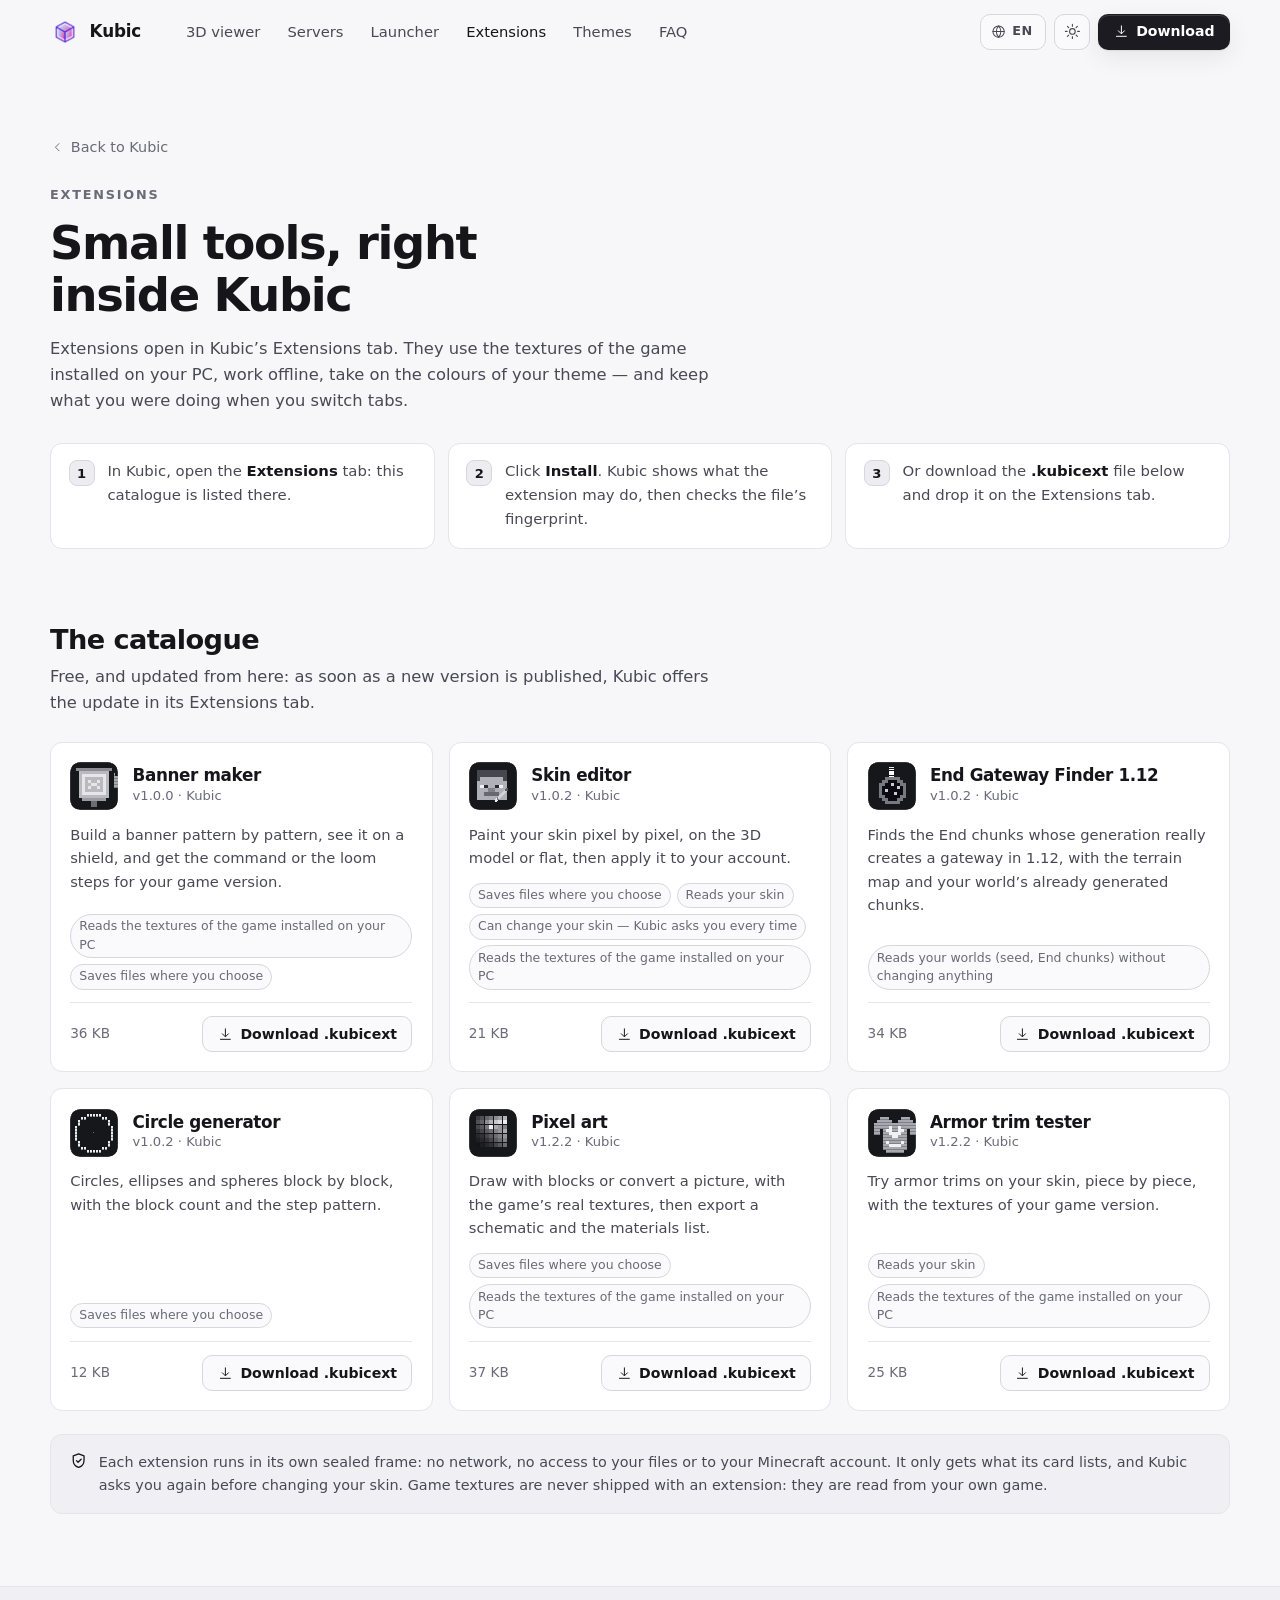
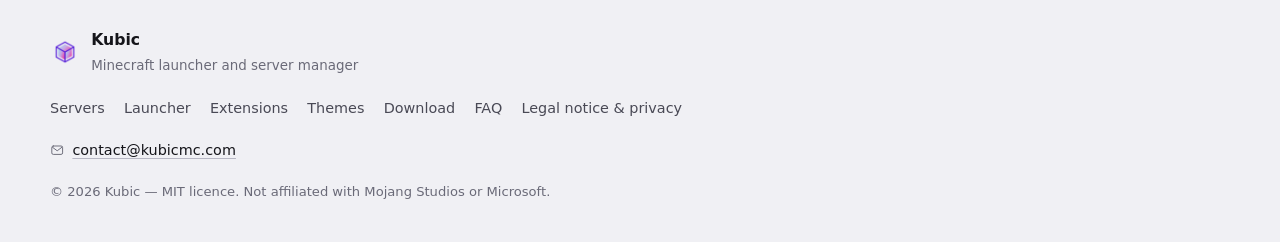
==== extensions.html @ 77f0d6c4 "Add files via upload" ====
<!DOCTYPE html>
<html lang="en" data-theme="dark">
<head>
<meta charset="utf-8">
<meta name="viewport" content="width=device-width, initial-scale=1">
<title data-i18n="ex.metatitle">Extensions — Kubic Client</title>
<meta name="description" data-i18n-attr="content:ex.metadesc" content="Extensions for Kubic Client: banner maker, pixel art up to 4096 × 4096, armor trim tester, skin editor, circle generator, End Gateway Finder. Free, installed in one click from the app.">
<link rel="canonical" href="https://kubicmc.com/extensions.html">
<meta property="og:url" content="https://kubicmc.com/extensions.html">
<meta property="og:image" content="https://kubicmc.com/assets/img/og.png">
<meta property="og:type" content="website">
<meta property="og:site_name" content="Kubic Client">
<meta property="og:title" content="Extensions — Kubic Client">
<meta property="og:description" content="Small tools that open inside Kubic Client: banner maker, pixel art, armor trims, skins, circles, End gateways.">
<meta name="twitter:card" content="summary_large_image">
<link rel="icon" href="favicon.ico" sizes="any">
<link rel="icon" href="assets/img/icon.png" type="image/png">
<link rel="apple-touch-icon" href="assets/img/icon.png">
<meta name="theme-color" content="#08080a">
<meta name="color-scheme" content="dark light">
<link rel="stylesheet" href="assets/css/style.css">
<script>
  /* Même amorce que index.html : thème et langue avant le premier affichage. */
  (function () {
    var root = document.documentElement;
    var get = function (k) { try { return localStorage.getItem(k); } catch (e) { return null; } };
    root.classList.add('js');
    root.dataset.theme = get('kubic-theme') || (matchMedia('(prefers-color-scheme: light)').matches ? 'light' : 'dark');
    var q = /[?&]lang=([a-z]{2})\b/.exec(location.search);
    var lang = (q && q[1]) || get('kubic-lang') || 'en';
    root.dataset.lang = lang;
    if (lang !== 'en') {
      root.classList.add('i18n-wait');
      setTimeout(function () { root.classList.remove('i18n-wait'); }, 1500);
    }
  })();
</script>
</head>
<body>

<svg class="sprite" aria-hidden="true" focusable="false">
  <defs>
    <symbol id="i-download" viewBox="0 0 24 24"><path d="M12 3v12"/><path d="m7 11 5 5 5-5"/><path d="M4 20h16"/></symbol>
    <symbol id="i-globe" viewBox="0 0 24 24"><circle cx="12" cy="12" r="9"/><path d="M3 12h18M12 3c2.4 2.6 3.6 5.6 3.6 9S14.4 18.4 12 21C9.6 18.4 8.4 15.4 8.4 12S9.6 5.6 12 3Z"/></symbol>
    <symbol id="i-chevron" viewBox="0 0 24 24"><path d="m6 9 6 6 6-6"/></symbol>
    <symbol id="i-sun" viewBox="0 0 24 24"><circle cx="12" cy="12" r="4"/><path d="M12 2v2.5M12 19.5V22M2 12h2.5M19.5 12H22M4.9 4.9l1.8 1.8M17.3 17.3l1.8 1.8M19.1 4.9l-1.8 1.8M6.7 17.3l-1.8 1.8"/></symbol>
    <symbol id="i-moon" viewBox="0 0 24 24"><path d="M20 14.5A8.5 8.5 0 0 1 9.5 4a8.5 8.5 0 1 0 10.5 10.5Z"/></symbol>
    <symbol id="i-mail" viewBox="0 0 24 24"><rect x="3" y="5" width="18" height="14" rx="2.5"/><path d="m4 7 8 6 8-6"/></symbol>
    <symbol id="i-menu" viewBox="0 0 24 24"><path d="M4 7h16M4 12h16M4 17h16"/></symbol>
    <symbol id="i-close" viewBox="0 0 24 24"><path d="m6 6 12 12M18 6 6 18"/></symbol>
    <symbol id="i-shield" viewBox="0 0 24 24"><path d="M12 2.5 4.5 5.5v6c0 4.7 3.1 8.6 7.5 10 4.4-1.4 7.5-5.3 7.5-10v-6L12 2.5Z"/><path d="m9 12 2.2 2.2L15.5 10"/></symbol>
  </defs>
</svg>

<a class="skip" href="#content" data-i18n="nav.skip">Skip to content</a>

<header class="nav" id="nav">
  <div class="nav-in">
    <a class="brand" href="index.html" aria-label="Kubic — home" data-i18n-attr="aria-label:nav.home">
      <img class="brand-logo" src="assets/img/icon.png" width="30" height="30" alt="">
      <span class="brand-name">Kubic</span>
    </a>

    <nav class="nav-links" id="nav-links" aria-label="Main navigation" data-i18n-attr="aria-label:nav.main">
      <a href="index.html#schematics" data-i18n="nav.viewer">3D viewer</a>
      <a href="index.html#servers" data-i18n="nav.servers">Servers</a>
      <a href="index.html#launcher" data-i18n="nav.launcher">Launcher</a>
      <a href="extensions.html" aria-current="page" data-i18n="nav.extensions">Extensions</a>
      <a href="themes.html" data-i18n="nav.themes">Themes</a>
      <a href="index.html#faq" data-i18n="nav.faq">FAQ</a>
    </nav>

    <div class="nav-actions">
      <label class="lang-pick">
        <svg aria-hidden="true"><use href="#i-globe"/></svg>
        <select id="lang-select" aria-label="Language" data-i18n-attr="aria-label:nav.language">
          <option value="en" lang="en">EN</option>
          <option value="fr" lang="fr">FR</option>
          <option value="es" lang="es">ES</option>
          <option value="de" lang="de">DE</option>
          <option value="it" lang="it">IT</option>
          <option value="pt" lang="pt">PT</option>
        </select>
      </label>
      <button class="icon-btn" id="theme-toggle" type="button" aria-label="Switch theme" data-i18n-attr="aria-label:nav.theme">
        <svg class="ico-moon"><use href="#i-moon"/></svg>
        <svg class="ico-sun"><use href="#i-sun"/></svg>
      </button>
      <a class="btn btn-primary btn-sm nav-dl" href="index.html#download">
        <svg><use href="#i-download"/></svg> <span data-i18n="nav.download">Download</span>
      </a>
      <button class="icon-btn nav-burger" id="nav-burger" type="button" aria-label="Menu" aria-expanded="false" aria-controls="nav-links">
        <svg class="ico-menu"><use href="#i-menu"/></svg>
        <svg class="ico-close"><use href="#i-close"/></svg>
      </button>
    </div>
  </div>
</header>

<main id="content">
  <section class="page-hero">
    <div class="wrap">
      <a class="doc-back" href="index.html"><svg><use href="#i-chevron"/></svg> <span data-i18n="lg.back">Back to Kubic</span></a>
      <p class="kicker" data-i18n="ex.kicker">Extensions</p>
      <h1 data-i18n="ex.title">Small tools, right inside Kubic</h1>
      <p class="sec-lead" data-i18n="ex.lead">Extensions open in Kubic’s Extensions tab. They use the textures of the game installed on your PC, work offline, take on the colours of your theme — and keep what you were doing when you switch tabs.</p>
      <ol class="steps">
        <li><span class="n">1</span><span data-i18n="ex.step1">In Kubic, open the <em>Extensions</em> tab: this catalogue is listed there.</span></li>
        <li><span class="n">2</span><span data-i18n="ex.step2">Click <em>Install</em>. Kubic shows what the extension may do, then checks the file’s fingerprint.</span></li>
        <li><span class="n">3</span><span data-i18n="ex.step3">Or download the <em>.kubicext</em> file below and drop it on the Extensions tab.</span></li>
      </ol>
    </div>
  </section>

  <section class="cat-sec">
    <div class="wrap">
      <h2 data-i18n="ex.cat.t">The catalogue</h2>
      <p class="sec-lead" data-i18n="ex.cat.p">Free, and updated from here: as soon as a new version is published, Kubic offers the update in its Extensions tab.</p>
      <div class="cat-grid" data-catalogue="extensions" aria-busy="true" aria-live="polite">
        <div class="cat-attente"></div><div class="cat-attente"></div><div class="cat-attente"></div>
      </div>
      <noscript><p class="cat-erreur" data-i18n="cat.noscript">The catalogue is shown with JavaScript. The files themselves are in the <a href="extensions/">extensions/</a> folder.</p></noscript>
      <p class="cat-note"><svg><use href="#i-shield"/></svg><span data-i18n="ex.safe">Each extension runs in its own sealed frame: no network, no access to your files or to your Minecraft account. It only gets what its card lists, and Kubic asks you again before changing your skin. Game textures are never shipped with an extension: they are read from your own game.</span></p>
    </div>
  </section>
</main>

<footer class="foot">
  <div class="wrap foot-in">
    <div class="foot-brand">
      <img class="brand-logo" src="assets/img/icon.png" width="30" height="30" alt="">
      <div>
        <b>Kubic</b>
        <small data-i18n="foot.tagline">Minecraft launcher and server manager</small>
      </div>
    </div>
    <nav class="foot-links" aria-label="Footer" data-i18n-attr="aria-label:foot.aria">
      <a href="index.html#servers" data-i18n="nav.servers">Servers</a>
      <a href="index.html#launcher" data-i18n="nav.launcher">Launcher</a>
      <a href="extensions.html" data-i18n="nav.extensions">Extensions</a>
      <a href="themes.html" data-i18n="nav.themes">Themes</a>
      <a href="index.html#download" data-i18n="nav.download">Download</a>
      <a href="index.html#faq" data-i18n="nav.faq">FAQ</a>
      <a href="legal.html" data-i18n="nav.legal">Legal notice &amp; privacy</a>
    </nav>
    <p class="foot-contact">
      <svg><use href="#i-mail"/></svg> <a href="mailto:contact@kubicmc.com">contact@kubicmc.com</a>
    </p>
    <p class="foot-legal" data-i18n="foot.short">© <span data-year>2026</span> Kubic — MIT licence. Not affiliated with Mojang Studios or Microsoft.</p>
  </div>
</footer>

<script src="assets/js/i18n.js"></script>
<script src="assets/js/main.js"></script>
<script src="assets/js/catalogue.js"></script>
</body>
</html>
---- assets/css/style.css ----
/* ============================================================
   Kubic — site vitrine
   Palette reprise de l'application : monochrome, sombre par
   défaut, thème clair en simple redéfinition des variables.
   Seule couleur propre : le violet de l'icône, en touches.
   ============================================================ */

:root {
  --bg:          #08080a;
  --bg-2:        #0c0c0f;
  --panel:       #111115;
  --panel-2:     #16161b;
  --elev:        #1c1c22;
  --elev-2:      #23232a;
  --line:        #212128;
  --line-2:      #2c2c35;
  --line-3:      #3a3a45;

  /* --txt-3 sert aux petits textes : 4,5:1 au moins sur tous les fonds (WCAG AA).
     --txt-4 est réservé au décor (maquettes), jamais à un texte à lire. */
  --txt:         #e9e9ef;
  --txt-2:       #a3a3b0;
  --txt-3:       #85858f;
  --txt-4:       #4b4b57;

  --accent:      #e9e9ef;
  --accent-hi:   #ffffff;
  --on-accent:   #0b0b0e;

  /* Couleurs de l'icône : contour violet, remplissage bleu ciel → rose. */
  --brand:       #8b6cff;
  --brand-deep:  #5b24d9;
  --brand-sky:   #afcaed;
  --brand-pink:  #d673c6;
  --brand-glow:  rgba(116, 72, 240, .16);

  --ok:          #56a67f;
  --warn:        #c9a54a;
  --danger:      #c07f7f;
  --info:        #8095b8;

  --hair:        rgba(255,255,255,.03);
  --hair-2:      rgba(255,255,255,.06);
  --hair-3:      rgba(255,255,255,.14);
  --glow:        rgba(255,255,255,.055);
  --grid:        rgba(255,255,255,.028);

  --r-sm: 8px;
  --r:    12px;
  --r-lg: 18px;
  --r-xl: 24px;

  --shadow:    0 1px 2px rgba(0,0,0,.6), 0 8px 28px rgba(0,0,0,.45);
  --shadow-xl: 0 2px 6px rgba(0,0,0,.5), 0 40px 90px -20px rgba(0,0,0,.75);

  --font: "Segoe UI Variable Display", "Segoe UI", Inter, system-ui, -apple-system, sans-serif;
  --mono: "Cascadia Mono", "JetBrains Mono", Consolas, "Courier New", monospace;

  --wrap: 1180px;
  --nav-h: 64px;

  /* Fond de la scène 3D : lu aussi par assets/js/viewer/demo.js pour le moteur. */
  --viewer-bg:   #101014;
}

:root[data-theme="light"] {
  --bg:          #f7f7f9;
  --bg-2:        #f0f0f4;
  --panel:       #ffffff;
  --panel-2:     #fafafc;
  --elev:        #ececf1;
  --elev-2:      #e2e2ea;
  --line:        #e4e4ea;
  --line-2:      #d6d6df;
  --line-3:      #b7b7c4;

  --txt:         #15151a;
  --txt-2:       #494955;
  --txt-3:       #6a6a78;
  --txt-4:       #9b9ba9;

  --accent:      #1b1b21;
  --accent-hi:   #000000;
  --on-accent:   #ffffff;

  --brand:       #5b24d9;
  --brand-glow:  rgba(116, 72, 240, .10);

  --viewer-bg:   #dedee6;

  --ok:          #2f7d59;
  --warn:        #8a6d1f;
  --danger:      #a2504f;
  --info:        #4a648f;

  --hair:        rgba(0,0,0,.03);
  --hair-2:      rgba(0,0,0,.05);
  --hair-3:      rgba(0,0,0,.12);
  --glow:        rgba(0,0,0,.04);
  --grid:        rgba(0,0,0,.035);

  --shadow:    0 1px 2px rgba(15,15,25,.08), 0 8px 24px rgba(15,15,25,.07);
  --shadow-xl: 0 2px 6px rgba(15,15,25,.08), 0 40px 90px -25px rgba(15,15,25,.25);
}

/* ------------------------------------------------------------ base */
*, *::before, *::after { box-sizing: border-box; }
[hidden] { display: none !important; }

html { scroll-behavior: smooth; scroll-padding-top: calc(var(--nav-h) + 16px); }
@media (prefers-reduced-motion: reduce) { html { scroll-behavior: auto; } }

/* Langue autre que l'anglais : la page reste masquée le temps que i18n.js la traduise
   (quelques millisecondes ; filet de sécurité de 1,5 s dans le <head>). */
.i18n-wait body { visibility: hidden; }

body {
  margin: 0;
  background: var(--bg);
  color: var(--txt);
  font-family: var(--font);
  font-size: 16px;
  line-height: 1.6;
  -webkit-font-smoothing: antialiased;
  overflow-x: hidden;
}

h1, h2, h3, h4 { margin: 0; line-height: 1.12; letter-spacing: -.022em; font-weight: 640; }
h1 { font-size: clamp(2.1rem, 5.2vw, 3.7rem); letter-spacing: -.03em; text-wrap: balance; }
h2 { font-size: clamp(1.6rem, 3.2vw, 2.35rem); text-wrap: balance; }
h3 { font-size: 1.06rem; }
p  { margin: 0; }
a  { color: inherit; text-decoration: none; }
ul, ol, dl, dd { margin: 0; padding: 0; }
li { list-style: none; }

/* Liens au fil du texte : soulignés, sinon rien ne les distingue. */
.card p a, .faq p a, .dl a:not(.btn), .sec-lead a, .doc a, .foot-contact a {
  color: var(--txt); text-decoration: underline; text-decoration-color: var(--line-3);
  text-underline-offset: 3px; transition: text-decoration-color .18s;
}
.card p a:hover, .faq p a:hover, .dl a:not(.btn):hover, .sec-lead a:hover, .doc a:hover, .foot-contact a:hover {
  text-decoration-color: currentColor;
}

code {
  font-family: var(--mono);
  font-size: .88em;
  background: var(--hair-2);
  border: 1px solid var(--line);
  border-radius: 5px;
  padding: .08em .34em;
  overflow-wrap: anywhere;
}

.sprite { position: absolute; width: 0; height: 0; }
svg { width: 1em; height: 1em; fill: none; stroke: currentColor; stroke-width: 1.6;
      stroke-linecap: round; stroke-linejoin: round; }

.sr-only {
  position: absolute; width: 1px; height: 1px; padding: 0; margin: -1px;
  overflow: hidden; clip: rect(0 0 0 0); white-space: nowrap; border: 0;
}

.skip {
  position: absolute; left: 12px; top: -60px; z-index: 100;
  background: var(--accent); color: var(--on-accent);
  padding: 10px 16px; border-radius: var(--r-sm); transition: top .2s;
}
.skip:focus { top: 12px; }

:focus-visible { outline: 2px solid var(--accent); outline-offset: 3px; border-radius: 4px; }

.wrap { width: min(100% - 40px, var(--wrap)); margin-inline: auto; }
.wrap-narrow { width: min(100% - 40px, 800px); }
.muted { color: var(--txt-3); }

/* ------------------------------------------------------------ boutons */
.btn {
  --h: 42px;
  display: inline-flex; align-items: center; justify-content: center; gap: .55em;
  height: var(--h); padding: 0 1.1rem;
  border: 1px solid var(--line-2); border-radius: 10px;
  font-size: .93rem; font-weight: 560; white-space: nowrap;
  background: var(--panel-2); color: var(--txt);
  transition: background .18s, border-color .18s, transform .18s, color .18s, box-shadow .18s;
}
.btn svg { width: 1.05em; height: 1.05em; flex: none; }
.btn:hover { border-color: var(--line-3); background: var(--elev); transform: translateY(-1px); }
.btn:active { transform: translateY(0); }

.btn-primary {
  background: var(--accent); color: var(--on-accent); border-color: transparent;
  box-shadow: 0 1px 0 rgba(255,255,255,.14) inset, var(--shadow);
}
.btn-primary:hover { background: var(--accent-hi); border-color: transparent; }

.btn-ghost { background: transparent; }
.btn-sm { --h: 36px; font-size: .88rem; padding: 0 .9rem; }
.btn-lg { --h: 52px; font-size: 1rem; padding: 0 1.5rem; border-radius: 12px; }

.icon-btn {
  display: inline-grid; place-items: center;
  width: 36px; height: 36px; padding: 0; flex: none;
  border: 1px solid var(--line-2); border-radius: 10px;
  background: var(--panel-2); color: var(--txt-2); cursor: pointer;
  font-size: 1.05rem; transition: color .18s, border-color .18s, background .18s;
}
.icon-btn:hover { color: var(--txt); border-color: var(--line-3); background: var(--elev); }

#theme-toggle .ico-sun,  :root[data-theme="light"] #theme-toggle .ico-moon { display: none; }
:root[data-theme="light"] #theme-toggle .ico-sun { display: block; }

/* ------------------------------------------------------------ navigation */
.nav {
  position: sticky; top: 0; z-index: 50;
  height: var(--nav-h);
  border-bottom: 1px solid transparent;
  transition: border-color .25s, background .25s, backdrop-filter .25s;
}
.nav.is-stuck {
  background: color-mix(in srgb, var(--bg) 78%, transparent);
  backdrop-filter: saturate(160%) blur(14px);
  border-bottom-color: var(--line);
}
.nav-in {
  width: min(100% - 40px, var(--wrap)); margin-inline: auto; height: 100%;
  display: flex; align-items: center; gap: 1.2rem;
}

.brand { display: inline-flex; align-items: center; gap: .6rem; font-weight: 620; letter-spacing: -.01em; }
.brand-logo { width: 30px; height: 30px; display: block; flex: none; }
.brand-name { font-size: 1.05rem; }

.nav-links { display: flex; gap: .3rem; margin-left: .9rem; }
.nav-links a {
  padding: .45rem .7rem; border-radius: 8px;
  color: var(--txt-2); font-size: .92rem; transition: color .18s, background .18s;
}
.nav-links a:hover { color: var(--txt); background: var(--hair-2); }

.nav-actions { display: flex; align-items: center; gap: .5rem; margin-left: auto; }
.nav-burger { display: none; }
.nav-burger .ico-close { display: none; }
.nav-burger[aria-expanded="true"] .ico-close { display: block; }
.nav-burger[aria-expanded="true"] .ico-menu { display: none; }

/* sélecteur de langue : un vrai <select>, habillé comme les boutons voisins */
.lang-pick {
  position: relative; display: inline-flex; align-items: center; height: 36px;
  border: 1px solid var(--line-2); border-radius: 10px;
  background: var(--panel-2); color: var(--txt-2);
  transition: color .18s, border-color .18s, background .18s;
}
.lang-pick:hover, .lang-pick:focus-within { color: var(--txt); border-color: var(--line-3); background: var(--elev); }
.lang-pick svg { position: absolute; left: 10px; font-size: .95rem; pointer-events: none; }
.lang-pick select {
  appearance: none; -webkit-appearance: none;
  height: 100%; padding: 0 12px 0 31px; border: 0; border-radius: 10px;
  background: transparent; color: inherit; font: 600 .8rem/1 var(--font); letter-spacing: .04em;
  cursor: pointer;
}
.lang-pick select:focus-visible { outline: 2px solid var(--accent); outline-offset: 2px; }
.lang-pick option { background: var(--panel); color: var(--txt); }

/* ------------------------------------------------------------ hero */
.hero { position: relative; padding: clamp(3rem, 8vw, 6.5rem) 0 0; overflow: hidden; }
.hero-in { position: relative; text-align: center; }

.hero-bg { position: absolute; inset: -20% 0 auto; height: 900px; pointer-events: none; }
.hero-bg::before {
  content: ""; position: absolute; inset: 0;
  background:
    linear-gradient(var(--grid) 1px, transparent 1px) 0 0 / 64px 64px,
    linear-gradient(90deg, var(--grid) 1px, transparent 1px) 0 0 / 64px 64px;
  mask-image: radial-gradient(ellipse 70% 60% at 50% 30%, #000 20%, transparent 75%);
}
.hero-bg .glow-a, .hero-bg .glow-b {
  position: absolute; border-radius: 50%; filter: blur(90px);
}
.hero-bg .glow-a {
  width: 620px; height: 420px; left: 50%; top: 14%; translate: -50% 0;
  background: radial-gradient(circle, var(--brand-glow), transparent 70%);
}
.hero-bg .glow-b {
  width: 380px; height: 300px; right: 8%; top: 42%;
  background: radial-gradient(circle, var(--glow), transparent 70%);
}

.eyebrow {
  display: inline-flex; align-items: center; gap: .5rem;
  padding: .32rem .8rem .32rem .6rem;
  border: 1px solid var(--line-2); border-radius: 100px;
  background: var(--panel); color: var(--txt-2);
  font-size: .82rem; margin-bottom: 1.6rem;
}
.eyebrow .dot {
  width: 7px; height: 7px; border-radius: 50%; background: var(--ok);
  box-shadow: 0 0 0 3px color-mix(in srgb, var(--ok) 22%, transparent);
}

.hero h1 { margin-bottom: 1.2rem; }
.hero h1 .muted { display: block; }
.lead {
  color: var(--txt-2); font-size: clamp(1rem, 1.6vw, 1.12rem);
  max-width: 62ch; margin-inline: auto;
}
.hero-cta { display: flex; flex-wrap: wrap; gap: .7rem; justify-content: center; margin: 2rem 0 1rem; }
.hero-meta { color: var(--txt-3); font-size: .85rem; }
.hero-meta a { color: var(--txt-2); text-decoration: underline; text-underline-offset: 3px; }
.hero-meta a:hover { color: var(--txt); }

/* ------------------------------------------------------------ maquette de l'app
   Toute la maquette est en em : elle se met à l'échelle comme une capture.
   Sa taille de police suit la largeur de son conteneur (unités cqi), si bien
   qu'elle garde la mise en page desktop sur téléphone, en miniature, au lieu de
   s'empiler en une colonne illisible. */
.shot { position: relative; margin-top: clamp(2.5rem, 6vw, 4.5rem); container-type: inline-size; }
.shot-fade {
  position: absolute; inset: auto 0 0; height: 220px; height: 19cqi;
  background: linear-gradient(transparent, var(--bg) 88%);
  pointer-events: none;
}

.app {
  text-align: left;
  border: 1px solid var(--line-2); border-radius: var(--r-lg);
  background: var(--bg-2); box-shadow: var(--shadow-xl);
  overflow: hidden;
  font-size: clamp(9px, 1.02vw, 13px);
  font-size: min(13px, 1.1cqi);
  line-height: 1.6;
}
@container (max-width: 600px) { .app { border-radius: var(--r); } }

.app-tb {
  display: flex; align-items: center; gap: .7em;
  height: 3em; padding: 0 1em;
  border-bottom: 1px solid var(--line);
  background: var(--panel);
}
.tb-brand { display: inline-flex; align-items: center; gap: .5em; font-weight: 600; }
.tb-brand img { width: 1.3em; height: 1.3em; }
.tb-win { margin-left: auto; display: flex; gap: .9em; color: var(--txt-4); }
.tb-win i { width: .8em; height: 1px; background: currentColor; display: block; }
.tb-win i:nth-child(2) { height: .7em; width: .7em; background: none; border: 1px solid currentColor; }
.tb-win i:last-child { rotate: 45deg; }

.chip {
  display: inline-block; padding: .18em .6em;
  border: 1px solid var(--line-2); border-radius: 100px;
  background: var(--panel-2); color: var(--txt-3);
  font-size: .82em; line-height: 1.5; white-space: nowrap;
}
.chip-xs { font-size: .72em; }
.chip-ok { color: var(--ok); border-color: color-mix(in srgb, var(--ok) 45%, transparent); background: color-mix(in srgb, var(--ok) 10%, transparent); }

.app-body { display: grid; grid-template-columns: 17em 1fr; min-height: 44em; }

.app-side {
  border-right: 1px solid var(--line);
  background: var(--panel);
  padding: 1.1em; display: flex; flex-direction: column; gap: .8em;
}
.side-head { display: flex; gap: .7em; align-items: center; }
.side-logo { width: 2.6em; height: 2.6em; flex: none; }
.side-head strong { display: block; font-size: 1.05em; line-height: 1.2; font-weight: 620; }
.side-head small { color: var(--txt-3); font-size: .82em; }
.side-label {
  display: flex; align-items: center; justify-content: space-between; gap: .5em;
  color: var(--txt-4); font-size: .78em; letter-spacing: .09em; text-transform: uppercase;
  margin-top: .6em;
}
.side-item {
  display: flex; align-items: center; gap: .65em;
  padding: .6em .7em; border-radius: .7em; border: 1px solid transparent;
}
.side-item.is-active { background: var(--elev); border-color: var(--line-2); }
.si-ico {
  display: grid; place-items: center; width: 1.9em; height: 1.9em;
  border: 1px solid var(--line-2); border-radius: .5em; background: var(--panel-2);
}
.si-txt b { display: block; font-size: .95em; font-weight: 580; }
.si-txt small { color: var(--txt-4); font-size: .8em; }
.si-dot {
  margin-left: auto; width: .5em; height: .5em; border-radius: 50%;
  background: var(--txt-4);
}
.si-dot.is-on { background: var(--ok); box-shadow: 0 0 0 .25em color-mix(in srgb, var(--ok) 20%, transparent); }
.side-foot { margin-top: auto; display: grid; gap: .5em; }

.mini-btn {
  display: inline-flex; align-items: center; justify-content: center; gap: .45em;
  padding: .55em .9em; border: 1px solid var(--line-2); border-radius: .6em;
  background: var(--panel-2); color: var(--txt-2); font-size: .88em; font-weight: 540;
  white-space: nowrap;
}
.mini-primary { background: var(--accent); color: var(--on-accent); border-color: transparent; }
.mini-ico {
  display: inline-grid; place-items: center; width: 2.3em; height: 2.3em;
  border: 1px solid var(--line); border-radius: .6em; color: var(--txt-4);
}
.seg {
  display: grid; grid-template-columns: repeat(3, 1fr); gap: .2em; padding: .25em;
  border: 1px solid var(--line-2); border-radius: .6em; font-size: .8em; color: var(--txt-3);
  text-align: center;
}
.seg span { padding: .35em 0; border-radius: .45em; }
.seg .is-on { background: var(--elev-2); color: var(--txt); font-weight: 580; }

.app-main { padding: 1.1em 1.3em; display: flex; flex-direction: column; gap: 1em; min-width: 0; }
.app-head {
  position: relative;
  border: 1px solid var(--line); border-radius: .9em; background: var(--panel);
  padding: 1em 1.1em;
}
.ah-title { display: flex; align-items: center; gap: .6em; }
.ah-title h3 { font-size: 1.5em; font-weight: 640; }
.ah-dot { width: .55em; height: .55em; border-radius: 50%; background: var(--txt-4); }
.ah-sub { color: var(--txt-3); font-size: .85em; margin-top: .35em; }
.ah-actions { position: absolute; right: 1.1em; top: 50%; translate: 0 -50%; display: flex; gap: .45em; align-items: center; }

.app-tabs {
  display: flex; gap: .2em; flex-wrap: nowrap; overflow: hidden;
  border-bottom: 1px solid var(--line); padding-bottom: .1em;
}
.app-tabs span {
  padding: .45em .65em; color: var(--txt-3); font-size: .88em; white-space: nowrap;
  border-bottom: 2px solid transparent; margin-bottom: -1px;
}
.app-tabs .is-active { color: var(--txt); border-bottom-color: var(--accent); }

.app-grid { display: grid; grid-template-columns: repeat(4, 1fr); gap: .8em; }
.stat {
  border: 1px solid var(--line); border-radius: .8em; background: var(--panel);
  padding: .9em 1em;
}
.stat small { display: block; color: var(--txt-4); font-size: .74em; letter-spacing: .09em; }
.stat b { display: block; font-size: 1.5em; font-weight: 620; margin: .25em 0 .1em; }
.stat i { color: var(--txt-4); font-size: .78em; font-style: normal; }

.app-cols { display: grid; grid-template-columns: 1fr 1fr; gap: .8em; }
.card-mini {
  border: 1px solid var(--line); border-radius: .8em; background: var(--panel); overflow: hidden;
}
.card-mini header {
  display: flex; align-items: center; justify-content: space-between; gap: 1em;
  padding: .8em 1em; border-bottom: 1px solid var(--line);
  font-weight: 580; font-size: .95em;
}
.log {
  margin: 0; padding: .9em 1em; display: grid; gap: .3em;
  font-family: var(--mono); font-size: .78em; color: var(--txt-2);
  white-space: nowrap; overflow: hidden;
}
.log span { overflow: hidden; text-overflow: ellipsis; }
.log i { color: var(--txt-4); font-style: normal; }
.log .w { color: var(--warn); }
.log .g { color: var(--ok); }
.card-mini dl {
  display: grid; grid-template-columns: max-content 1fr; gap: .55em 1.2em;
  padding: 1em; font-size: .85em;
}
.card-mini dt { color: var(--txt-3); }
.card-mini dd { color: var(--txt); font-family: var(--mono); font-size: .95em; }
.quick { display: grid; grid-template-columns: 1fr 1fr; gap: .5em; padding: 1em 1em .6em; }
.quick span {
  padding: .6em; text-align: center; font-size: .85em; color: var(--txt-2);
  border: 1px solid var(--line-2); border-radius: .55em; background: var(--panel-2);
}
.cmd {
  margin: .3em 1em 1em; padding: .7em .8em;
  border: 1px solid var(--line); border-radius: .55em; background: var(--bg-2);
  color: var(--txt-3); font-family: var(--mono); font-size: .78em;
  white-space: nowrap; overflow: hidden; text-overflow: ellipsis;
}

/* ------------------------------------------------------------ visionneur 3D
   L'écran Schematics de l'application, reproduit comme la maquette des
   serveurs (mêmes classes app-tb, app-side…), sauf que la scène est vivante :
   c'est le vrai moteur. Tailles en em sur une base de 13 px, comme l'app. */
.sc-try {
  display: inline-flex; align-items: center; gap: .55rem; margin-top: 1.1rem;
  padding: .4rem .9rem; border: 1px solid var(--line-2); border-radius: 100px;
  background: var(--panel); color: var(--txt-2); font-size: .88rem;
}
.viewer-dot {
  width: 7px; height: 7px; border-radius: 50%; background: var(--brand); flex: none;
  box-shadow: 0 0 0 3px var(--brand-glow); animation: pouls 2.4s ease-in-out infinite;
}
@keyframes pouls { 50% { opacity: .35; } }

.sch {
  font-size: 13px; line-height: 1.5; text-align: left;
  border: 1px solid var(--line-2); border-radius: var(--r-lg);
  background: var(--bg-2); box-shadow: var(--shadow-xl); overflow: hidden;
}
.sch-body { display: grid; grid-template-columns: 16em 1fr; }
.sch-arbre { display: grid; gap: .1em; font-size: .92em; }
.sch-l {
  display: flex; align-items: center; gap: .45em; min-width: 0; padding: .42em .55em;
  border: 1px solid transparent; border-radius: .55em; color: var(--txt-2); white-space: nowrap;
}
.sch-l svg { width: 1.05em; height: 1.05em; flex: none; color: var(--txt-3); }
.sch-l.racine { color: var(--txt); font-weight: 560; }
.sch-l.n1 { padding-left: 1.7em; }
.sch-l.n2 { padding-left: 3.2em; }
.sch-l.ferme > svg:first-child { rotate: -90deg; }
.sch-l.is-active { background: var(--elev); border-color: var(--line-2); color: var(--txt); }
.sch-l.is-active svg { color: var(--brand); }

.sch-main { display: flex; flex-direction: column; gap: 1em; min-width: 0; padding: 1.1em 1.3em 1.3em; }
.sch-head {
  display: flex; justify-content: space-between; align-items: flex-start; gap: 1em; flex-wrap: wrap;
  padding: .9em 1.1em; border: 1px solid var(--line); border-radius: .9em; background: var(--panel);
}
.sch-titre { display: flex; align-items: center; gap: .6em; flex-wrap: wrap; }
.sch-titre h3 { font-size: 1.45em; font-weight: 640; }
.sch-meta { display: flex; flex-wrap: wrap; gap: .2em 1.1em; margin-top: .35em; color: var(--txt-3); font-size: .9em; }
.sch-meta b { color: var(--txt-2); font-weight: 600; }
.sch-actions { display: flex; flex-wrap: wrap; align-items: center; gap: .4em; }
.sbtn {
  display: inline-flex; align-items: center; gap: .45em; height: 2.5em; padding: 0 .85em;
  border: 1px solid var(--line-2); border-radius: .65em; background: transparent;
  color: var(--txt-2); font: 560 .95em/1 var(--font); cursor: pointer; transition: background .18s, color .18s;
}
.sbtn:hover { background: var(--elev); color: var(--txt); }
.sbtn svg { width: 1.05em; height: 1.05em; flex: none; }
.sbtn.is-off { opacity: .5; cursor: default; }
.sbtn.is-off:hover { background: transparent; color: var(--txt-2); }
.sbtn[aria-pressed="true"] { background: var(--brand-deep); border-color: transparent; color: #fff; }
.sbtn-ico { width: 2.5em; padding: 0; justify-content: center; }

.sch-corps { display: grid; grid-template-columns: 1fr 18em; gap: 1em; align-items: stretch; }
.sch-scene {
  position: relative; overflow: hidden; aspect-ratio: 3 / 2; max-height: 72vh;
  width: 100%; align-self: start;   /* la largeur suit la colonne, la hauteur suit la largeur */
  border: 1px solid var(--line); border-radius: .9em; background: var(--viewer-bg);
}
.viewer-poster, .viewer-cv { position: absolute; inset: 0; width: 100%; height: 100%; display: block; }
.viewer-poster { object-fit: cover; transition: opacity .6s; }
.viewer-cv { opacity: 0; transition: opacity .6s; cursor: grab; touch-action: pan-y; outline: none; }
.viewer-cv:active { cursor: grabbing; }
.viewer-cv:focus-visible { box-shadow: inset 0 0 0 2px var(--brand); }
.sch.is-live .viewer-cv { opacity: 1; }
.sch.is-live .viewer-poster { opacity: 0; pointer-events: none; }
/* Plein écran ou vol : tous les gestes vont à la scène, aucun ne fait défiler la page. */
.sch.is-captive .viewer-cv { touch-action: none; }

.sch-hud {
  position: absolute; left: .9em; top: .8em; display: grid; gap: .1em;
  color: var(--txt-3); font-size: .85em; pointer-events: none;
}
/* Pastilles sombres quel que soit le thème : lisibles sur n'importe quel bloc. */
.viewer-hint, .viewer-msg, .viewer-aim, .viewer-keys, .sch-tranche {
  background: rgba(10, 10, 14, .76); color: #e9e9ef;
  border: 1px solid rgba(255, 255, 255, .12); border-radius: .7em;
  -webkit-backdrop-filter: blur(10px); backdrop-filter: blur(10px);
}
.viewer-hint {
  position: absolute; top: .8em; left: 50%; translate: -50% 0; margin: 0;
  width: max-content; max-width: calc(100% - 24px); padding: .35em .8em;
  font-size: .9em; text-align: center; pointer-events: none; transition: opacity .5s;
}
.sch.a-touche .viewer-hint, .sch:not(.is-live) .viewer-hint { opacity: 0; }
.hint-touch { display: none; }
@media (hover: none), (pointer: coarse) {
  .hint-fine { display: none; }
  .hint-touch { display: inline; }
  .fine-only { display: none !important; }
}
.viewer-msg {
  position: absolute; left: 50%; top: 50%; translate: -50% -50%; margin: 0; max-width: 86%;
  padding: .6em 1em; text-align: center;
}
.sch-tranche {
  position: absolute; left: .8em; right: .8em; bottom: .8em;
  display: flex; align-items: center; gap: .7em; padding: .45em .85em; font-size: .92em;
  opacity: 0; transition: opacity .4s; pointer-events: none;
}
.sch.is-live .sch-tranche { opacity: 1; pointer-events: auto; }
.sch-tranche input { flex: 1; min-width: 50px; accent-color: var(--brand); cursor: pointer; }
.sch-tranche output { min-width: 4.6em; text-align: right; color: #b9b9c6; font: 600 .92em/1 var(--mono); }

/* En vol : un réticule, le bloc visé, les touches. */
.viewer-fly { position: absolute; inset: 0; pointer-events: none; }
.viewer-cross { position: absolute; left: 50%; top: 50%; width: 20px; height: 20px; translate: -50% -50%; }
.viewer-cross::before, .viewer-cross::after { content: ""; position: absolute; background: #fff; mix-blend-mode: difference; }
.viewer-cross::before { left: 9px; top: 0; width: 2px; height: 20px; }
.viewer-cross::after { top: 9px; left: 0; width: 20px; height: 2px; }
.viewer-aim {
  position: absolute; left: 50%; top: calc(50% + 24px); translate: -50% 0; margin: 0;
  padding: .3em .7em; white-space: nowrap;
}
.viewer-aim small { margin-left: .6em; color: #a3a3b0; font-family: var(--mono); font-size: .9em; }
.viewer-keys {
  position: absolute; top: .8em; left: 50%; translate: -50% 0; margin: 0; max-width: calc(100% - 24px);
  padding: .4em .8em; font-size: .9em; line-height: 1.9; text-align: center;
}
.viewer-keys kbd, .sch-aide kbd {
  font: 600 .82em/1 var(--mono); padding: .18em .36em; margin: 0 .06em;
  border: 1px solid rgba(255, 255, 255, .22); border-radius: 4px;
}

/* la colonne de droite : Matériaux et Commandes, comme dans l'app */
/* contain: size — la colonne prend la hauteur de la scène au lieu de lui imposer la sienne. */
.sch-cote { display: flex; flex-direction: column; gap: 1em; min-height: 0; position: relative; contain: size; }
.sch-carte {
  display: flex; flex-direction: column; min-height: 0;
  padding: .85em .95em; border: 1px solid var(--line); border-radius: .9em; background: var(--panel);
}
.sch-carte:first-child { flex: 1 1 0; min-height: 14em; }
/* Les commandes défilent dans leur carte : la liste des matériaux garde la place. */
.sch-carte + .sch-carte { flex: 0 1 auto; max-height: 48%; overflow: auto; }
.sch-carte-tete { display: flex; align-items: center; gap: .6em; margin-bottom: .7em; }
.sch-carte-tete h4 { margin-right: auto; font-size: 1em; font-weight: 600; letter-spacing: 0; }
#mats-types { color: var(--txt-3); font-size: .88em; }
.sch-filtre {
  width: 100%; height: 2.3em; margin-bottom: .7em; padding: 0 .7em;
  border: 1px solid var(--line-2); border-radius: .55em; background: var(--bg-2);
  color: var(--txt); font: .95em var(--font);
}
.sch-dispo {
  height: 2em; padding: 0 .4em; border: 1px solid var(--line-2); border-radius: .5em;
  background: var(--bg-2); color: var(--txt-2); font: 600 .82em var(--mono); cursor: pointer;
}
.sch-aide { display: grid; grid-template-columns: auto 1fr; gap: .35em .7em; margin: 0; font-size: .88em; }
.sch-aide dt {
  grid-column: 1 / -1; margin-top: .4em; color: var(--txt-3);
  font-size: .82em; font-weight: 600; letter-spacing: .08em; text-transform: uppercase;
}
.sch-aide dt:first-child { margin-top: 0; }
.sch-aide dd { margin: 0; color: var(--txt-2); }
.sch-aide dd.k { white-space: nowrap; }
.sch-aide kbd { border-color: var(--line-3); color: var(--txt); }

/* la liste des matériaux, avec la texture de chaque bloc */
.mats-list { display: grid; gap: .55em; align-content: start; overflow: auto; min-height: 0; flex: 1; padding-right: .3em; }
.mats-list li {
  display: grid; grid-template-columns: 22px 1fr auto; column-gap: .65em; row-gap: .3em; align-items: center;
}
.mat-ico {
  --cases: 10;   /* côté, en tuiles, de la planche ; posé par demo.js d'après le plan */
  grid-row: span 2; width: 22px; height: 22px; border-radius: 4px;
  /* --atlas est posé par demo.js d'après le plan ; l'adresse écrite ici ne sert que sans JS. */
  background: var(--atlas, url("../viewer/atlas-26.3.png")) no-repeat;
  background-size: calc(var(--cases) * 100%) calc(var(--cases) * 100%);
  background-position: calc(var(--tx) * 100% / (var(--cases) - 1)) calc(var(--ty) * 100% / (var(--cases) - 1));
  image-rendering: pixelated; outline: 1px solid var(--line-2); outline-offset: -1px;
}
/* La poudre de redstone est grise dans les textures : le jeu la teinte, on fait de même,
   sans toucher aux pixels transparents. */
.mat-red { filter: brightness(.6) sepia(1) saturate(12) hue-rotate(-40deg); }
.mat-nom { color: var(--txt-2); font-size: .95em; min-width: 0; overflow: hidden; text-overflow: ellipsis; white-space: nowrap; }
.mat-n { color: var(--txt); font: .9em var(--mono); }
.mat-bar { grid-column: 2 / span 2; height: 3px; border-radius: 3px; background: var(--elev); overflow: hidden; }
.mat-bar i { display: block; height: 100%; background: linear-gradient(90deg, var(--brand-sky), var(--brand-pink)); }

.sc-ticks { grid-template-columns: repeat(auto-fit, minmax(300px, 1fr)); gap: .8rem 2.2rem; margin-top: clamp(2rem, 4vw, 2.75rem); }

.sch:fullscreen { display: flex; flex-direction: column; border: 0; border-radius: 0; }
.sch:fullscreen .sch-body { flex: 1; min-height: 0; }
.sch:fullscreen .sch-main { min-height: 0; }
.sch:fullscreen .sch-corps { flex: 1; min-height: 0; }
.sch:fullscreen .sch-scene { aspect-ratio: auto; max-height: none; height: 100%; }

@media (max-width: 1000px) {
  .sch-body { grid-template-columns: 1fr; }
  .sch-side { display: none; }
}
@media (max-width: 760px) {
  .sch { margin-inline: -8px; }
  .sch-main { padding: .8em; gap: .8em; }
  .sch-corps { grid-template-columns: 1fr; }
  .sch-cote { contain: none; }
  .sch-scene { aspect-ratio: 1 / 1; max-height: 80vh; }
  .sch-hud { display: none; }
  .sch-carte:first-child { flex: none; max-height: 19em; }
  .sbtn { padding: 0 .7em; }
  .sbtn-lbl { position: absolute; width: 1px; height: 1px; overflow: hidden; clip: rect(0 0 0 0); white-space: nowrap; }
  .sch .app-tb .chip:first-of-type { display: none; }
}
@media (prefers-reduced-motion: reduce) {
  .viewer-dot { animation: none; }
}

/* ------------------------------------------------------------ bandeau types */
.strip { padding: clamp(2.5rem, 5vw, 4rem) 0; text-align: center; }
.strip-label { color: var(--txt-3); font-size: .84rem; letter-spacing: .12em; text-transform: uppercase; }
.strip-list {
  display: flex; flex-wrap: wrap; justify-content: center; gap: .6rem .8rem;
  margin: 1.3rem 0 1.2rem;
}
.strip-list li {
  padding: .4rem .95rem; border: 1px solid var(--line-2); border-radius: 100px;
  background: var(--panel); color: var(--txt); font-size: .92rem; font-weight: 540;
}
.strip-list .strip-alt { border-style: dashed; background: transparent; color: var(--txt-2); }
.strip-note { color: var(--txt-3); font-size: .88rem; max-width: 64ch; margin-inline: auto; }

/* ------------------------------------------------------------ sections */
.sec { padding: clamp(3.5rem, 8vw, 6.5rem) 0; }
.sec-tight { padding: clamp(1.5rem, 3vw, 2.5rem) 0; }
.sec-alt { background: var(--bg-2); border-block: 1px solid var(--line); }

.sec-head { max-width: 68ch; margin-bottom: clamp(2rem, 4vw, 3.2rem); }
.kicker {
  color: var(--txt-3); font-size: .8rem; font-weight: 600;
  letter-spacing: .14em; text-transform: uppercase; margin-bottom: .8rem;
}
.sec-head h2 { margin-bottom: .9rem; }
.sec-lead { color: var(--txt-2); font-size: 1.02rem; max-width: 64ch; }

.cards {
  display: grid; gap: 1rem;
  grid-template-columns: repeat(auto-fill, minmax(290px, 1fr));
}
.card {
  border: 1px solid var(--line); border-radius: var(--r); background: var(--panel);
  padding: 1.4rem;
  transition: border-color .2s, transform .2s, background .2s;
}
.card:hover { border-color: var(--line-3); transform: translateY(-2px); background: var(--panel-2); }
.card-ico {
  display: grid; place-items: center; width: 38px; height: 38px;
  border: 1px solid var(--line-2); border-radius: 10px;
  background: linear-gradient(160deg, var(--elev), var(--panel-2));
  font-size: 1.15rem; margin-bottom: 1rem; color: var(--txt);
}
.card h3 { margin-bottom: .45rem; }
.card p { color: var(--txt-2); font-size: .92rem; }

/* ------------------------------------------------------------ sections en deux colonnes */
.split { display: grid; grid-template-columns: 1fr 1fr; gap: clamp(2rem, 5vw, 4rem); align-items: center; }
.split-rev .split-txt { order: 2; }
.split h2 { margin-bottom: .9rem; }

.ticks { display: grid; gap: .7rem; margin-top: 1.5rem; }
.ticks li { display: flex; gap: .7rem; color: var(--txt-2); font-size: .94rem; }
.ticks svg { flex: none; width: 1.05rem; height: 1.05rem; margin-top: .28rem; color: var(--ok); stroke-width: 2; }

/* inventaire façon Minecraft */
.mc-panel {
  border: 1px solid var(--line-2); border-radius: var(--r);
  background: var(--panel); box-shadow: var(--shadow);
  padding: 1.1rem;
}
.mc-title { font-size: .9rem; color: var(--txt-2); margin-bottom: .9rem; font-weight: 560; }
.mc-row, .mc-grid { display: grid; gap: 5px; }
.mc-row { grid-template-columns: repeat(9, 1fr); }
.mc-armor { margin-bottom: 1rem; }
.mc-grid { grid-template-columns: repeat(9, 1fr); margin-bottom: .9rem; }
.mc-hotbar { margin-top: .2rem; }

.slot {
  position: relative; aspect-ratio: 1; display: grid; place-items: center;
  background: var(--elev); border: 1px solid var(--line-2); border-radius: 4px;
}
:root[data-theme="light"] .slot { background: #8b8b8b; border-color: #6f6f6f; }
.slot-gap { background: none !important; border: none !important; }
.slot .it {
  width: 74%; height: 74%;
  image-rendering: -moz-crisp-edges;
  image-rendering: pixelated;          /* textures 16×16 : aucun lissage */
  background-size: 100% 100%;
  background-repeat: no-repeat;
}
.slot .qty {
  position: absolute; right: 2px; bottom: 0;
  font-family: var(--mono); font-size: .62rem; color: #fff;
  text-shadow: 1px 1px 0 rgba(0,0,0,.85);
}
.slot .dur {
  position: absolute; left: 12%; right: 12%; bottom: 3px; height: 2px;
  background: rgba(0,0,0,.55); border-radius: 2px; overflow: hidden;
}
.slot .dur i { display: block; height: 100%; background: var(--ok); }
.mc-hotbar .slot { border-color: var(--line-3); }

.mc-foot { display: flex; gap: .5rem; margin-top: 1rem; }
.mc-foot span { height: 6px; border-radius: 4px; flex: 1; }
.mc-foot .hp   { background: linear-gradient(90deg, var(--danger) 82%, var(--line-2) 82%); }
.mc-foot .food { background: linear-gradient(90deg, var(--warn) 64%, var(--line-2) 64%); }

/* maquettes launcher et réseau */
.mini-app, .net-panel {
  border: 1px solid var(--line-2); border-radius: var(--r);
  background: var(--panel); box-shadow: var(--shadow); padding: 1.1rem;
}
.ma-head { font-size: .78rem; letter-spacing: .12em; text-transform: uppercase; color: var(--txt-3); margin-bottom: .8rem; }
.ma-item {
  display: flex; align-items: center; gap: .8rem;
  padding: .75rem .85rem; border: 1px solid transparent; border-radius: 10px;
}
.ma-item.is-active { background: var(--elev); border-color: var(--line-2); }
.ma-ico {
  display: grid; place-items: center; width: 34px; height: 34px;
  border: 1px solid var(--line-2); border-radius: 9px; background: var(--panel-2);
}
.ma-txt b { display: block; font-size: .95rem; }
.ma-txt small { color: var(--txt-3); font-size: .8rem; }
.ma-go {
  margin-left: auto; display: grid; place-items: center; width: 30px; height: 30px;
  border-radius: 8px; background: var(--accent); color: var(--on-accent); font-size: .8rem;
}
.ma-item:not(.is-active) .ma-go { background: var(--panel-2); color: var(--txt-3); border: 1px solid var(--line-2); }
.ma-prog { height: 5px; border-radius: 4px; background: var(--elev); margin: 1rem 0 .6rem; overflow: hidden; }
.ma-prog span {
  display: block; height: 100%; width: var(--p); border-radius: 4px;
  background: linear-gradient(90deg, var(--brand-sky), var(--brand-pink));
}
.ma-log { font-family: var(--mono); font-size: .76rem; color: var(--txt-3); }
.ma-log b { color: var(--txt-2); font-weight: 500; }

.net-addr {
  padding: .9rem 1rem; border: 1px solid var(--line-2); border-radius: 10px;
  background: var(--elev);
}
.net-addr small { display: block; color: var(--txt-3); font-size: .78rem; margin-bottom: .35rem; }
.net-row { display: flex; align-items: center; gap: .8rem; justify-content: space-between; flex-wrap: wrap; }
.net-name {
  display: inline-flex; align-items: center; gap: .5rem;
  font-family: var(--mono); font-size: 1rem; color: var(--txt); font-weight: 600;
  overflow-wrap: anywhere;
}
.net-name svg { color: var(--brand); flex: none; }
.net-panel .mini-btn { font-size: .8rem; }
.net-ok {
  display: flex; align-items: center; gap: .55rem; margin: .9rem 0 .4rem; padding: 0 .2rem;
  color: var(--ok); font-size: .88rem; font-weight: 560;
}
.net-dot {
  width: 8px; height: 8px; border-radius: 50%; background: var(--ok); flex: none;
  box-shadow: 0 0 0 3px color-mix(in srgb, var(--ok) 22%, transparent);
}
.net-dl {
  display: grid; grid-template-columns: max-content 1fr; gap: .5rem 1.2rem;
  padding: .7rem .2rem 0; font-size: .86rem;
}
.net-dl dt { color: var(--txt-3); }
.net-dl dd { font-family: var(--mono); font-size: .84rem; color: var(--txt); }
.net-dl dd.ok { color: var(--ok); font-family: var(--font); }

/* ------------------------------------------------------------ bandeaux (IA, connexion) */
.duo { display: grid; grid-template-columns: 1fr 1fr; gap: 1rem; }
.banner {
  display: flex; gap: 1.2rem; align-items: flex-start;
  border: 1px solid var(--line-2); border-radius: var(--r-lg);
  background: linear-gradient(160deg, var(--panel), var(--bg-2));
  padding: clamp(1.4rem, 3vw, 2.2rem);
}
.banner-ico {
  flex: none; display: grid; place-items: center; width: 44px; height: 44px;
  border: 1px solid var(--line-2); border-radius: 12px; background: var(--elev); font-size: 1.3rem;
}
.banner h3 { font-size: 1.15rem; margin-bottom: .6rem; }
.banner p { color: var(--txt-2); font-size: .95rem; max-width: 80ch; }
.banner strong { color: var(--txt); font-weight: 600; }

/* ------------------------------------------------------------ java */
.java-wrap { display: grid; grid-template-columns: 1.05fr 1fr; gap: 1rem; align-items: start; }
.table-wrap {
  border: 1px solid var(--line); border-radius: var(--r); background: var(--panel);
  overflow: hidden; overflow-x: auto;   /* une langue aux en-têtes plus longs défile au lieu d'être rognée */
}
.tbl { width: 100%; border-collapse: collapse; font-size: .93rem; }
.tbl th, .tbl td { padding: .85rem 1.1rem; text-align: left; border-bottom: 1px solid var(--line); }
.tbl th { color: var(--txt-3); font-size: .78rem; letter-spacing: .1em; text-transform: uppercase; font-weight: 600; }
.tbl tbody tr:last-child td { border-bottom: none; }
.tbl td:first-child { font-family: var(--mono); font-size: .88rem; color: var(--txt-2); }
.java-cards { display: grid; gap: 1rem; }

/* ------------------------------------------------------------ téléchargement */
.dl {
  border: 1px solid var(--line-2); border-radius: var(--r-lg);
  background: var(--panel); box-shadow: var(--shadow); overflow: hidden;
}
.dl > * + * { border-top: 1px solid var(--line); }
.dl-main {
  display: flex; align-items: center; gap: 1.2rem; flex-wrap: wrap;
  padding: clamp(1.4rem, 3vw, 2rem);
  background: linear-gradient(160deg, var(--panel-2), var(--panel));
}
.dl-os {
  display: grid; place-items: center; width: 52px; height: 52px;
  border: 1px solid var(--line-2); border-radius: 14px; background: var(--elev); font-size: 1.5rem;
}
.dl-txt { flex: 1 1 260px; }
.dl-txt h3 { font-size: 1.2rem; margin-bottom: .25rem; }
.dl-txt p { color: var(--txt-3); font-size: .9rem; }
[data-dl-date], [data-dl-size] { white-space: nowrap; }

.dl-hash { padding: 1.1rem clamp(1.4rem, 3vw, 2rem); background: var(--bg-2); }
.dl-hash-row { display: flex; align-items: center; gap: .8rem; flex-wrap: wrap; }
.dl-hash-label {
  font-size: .74rem; font-weight: 600; letter-spacing: .1em; color: var(--txt-3);
}
.dl-hash-val {
  flex: 1 1 280px; min-width: 0; padding: .45em .7em;
  font-size: .8rem; color: var(--txt); background: var(--panel); user-select: all;
}
.dl-hash .icon-btn { width: 32px; height: 32px; font-size: .95rem; }
.copied { color: var(--ok); font-size: .82rem; font-weight: 560; }
.copied:empty { display: none; }
.dl-hash p { margin-top: .6rem; color: var(--txt-3); font-size: .85rem; }

.dl-steps { display: grid; gap: .9rem; padding: clamp(1.4rem, 3vw, 2rem); }
.dl-steps li { display: flex; gap: .8rem; align-items: flex-start; color: var(--txt-2); font-size: .94rem; }
.dl-steps .n {
  flex: none; display: grid; place-items: center; width: 24px; height: 24px; margin-top: .05rem;
  border: 1px solid var(--line-2); border-radius: 50%; background: var(--panel-2);
  font-size: .78rem; color: var(--txt); font-weight: 600;
}
.dl-steps em, .faq em { color: var(--txt); font-style: normal; font-weight: 560; }

.dl-new { padding: clamp(1.4rem, 3vw, 2rem); }
.dl-new h4 { font-size: 1rem; margin-bottom: .9rem; }
.dl-new ul { columns: 2; column-gap: 2rem; }
.dl-new li {
  position: relative; padding-left: 1.1rem; color: var(--txt-2); font-size: .9rem;
  break-inside: avoid; margin-bottom: .5rem;
}
.dl-new li::before {
  content: ""; position: absolute; left: 0; top: .62em; width: 6px; height: 6px; border-radius: 2px;
  background: linear-gradient(135deg, var(--brand-sky), var(--brand-pink));
}

.dl-notes { display: grid; grid-template-columns: repeat(3, 1fr); }
.dl-notes > div { padding: 1.3rem clamp(1.4rem, 3vw, 2rem); border-right: 1px solid var(--line); }
.dl-notes > div:last-child { border-right: none; }
.dl-notes b { display: block; font-size: .92rem; margin-bottom: .35rem; }
.dl-notes span { color: var(--txt-3); font-size: .87rem; }

/* ------------------------------------------------------------ faq */
.faq { display: grid; gap: .6rem; }
.faq details {
  border: 1px solid var(--line); border-radius: var(--r); background: var(--panel);
  transition: border-color .2s;
}
.faq details[open] { border-color: var(--line-3); }
.faq summary {
  display: flex; align-items: center; justify-content: space-between; gap: 1rem;
  padding: 1.05rem 1.25rem; cursor: pointer; font-weight: 560; font-size: .98rem;
  list-style: none;
}
.faq summary::-webkit-details-marker { display: none; }
.faq summary svg { flex: none; color: var(--txt-3); transition: rotate .25s; }
.faq details[open] summary svg { rotate: 180deg; }
.faq p { padding: 0 1.25rem 1.25rem; color: var(--txt-2); font-size: .94rem; max-width: 78ch; }

/* ------------------------------------------------------------ cta + pied */
.cta { padding: clamp(4rem, 9vw, 7rem) 0; text-align: center; position: relative; }
.cta::before {
  content: ""; position: absolute; inset: 0;
  background: radial-gradient(ellipse 50% 60% at 50% 50%, var(--brand-glow), transparent 70%);
  pointer-events: none;
}
.cta h2 { margin-bottom: 1.8rem; position: relative; }
.cta .btn { position: relative; }
.cta .hero-meta { margin-top: 1rem; position: relative; }

.foot { border-top: 1px solid var(--line); background: var(--bg-2); padding: 2.5rem 0; }
.foot-in { display: grid; gap: 1.2rem; }
.foot-brand { display: flex; align-items: center; gap: .7rem; }
.foot-brand b { display: block; font-size: .98rem; }
.foot-brand small { color: var(--txt-3); font-size: .84rem; }
.foot-links { display: flex; flex-wrap: wrap; gap: .3rem 1.2rem; }
.foot-links a { color: var(--txt-2); font-size: .9rem; }
.foot-links a:hover { color: var(--txt); }
.foot-contact { display: flex; align-items: center; gap: .5rem; color: var(--txt-2); font-size: .9rem; }
.foot-contact svg { color: var(--txt-3); }
.foot-legal { color: var(--txt-3); font-size: .82rem; max-width: 74ch; }

/* ------------------------------------------------------------ page légale */
.doc { padding: clamp(2.5rem, 6vw, 4.5rem) 0 clamp(3.5rem, 8vw, 6rem); }
.doc h1 { font-size: clamp(1.9rem, 4vw, 2.6rem); margin-bottom: .8rem; }
.doc .doc-lead { color: var(--txt-2); font-size: 1.02rem; margin-bottom: 2.4rem; }
.doc section + section { margin-top: 2.4rem; padding-top: 2.4rem; border-top: 1px solid var(--line); }
.doc h2 { font-size: 1.35rem; margin-bottom: 1rem; }
.doc h3 { font-size: 1rem; margin: 1.4rem 0 .5rem; }
.doc p, .doc li { color: var(--txt-2); font-size: .95rem; }
.doc p + p { margin-top: .8rem; }
.doc ul { display: grid; gap: .45rem; margin-top: .7rem; }
.doc li { position: relative; padding-left: 1.1rem; }
.doc li::before {
  content: ""; position: absolute; left: .1rem; top: .7em; width: 5px; height: 5px;
  border-radius: 50%; background: var(--txt-3);
}
.doc strong { color: var(--txt); font-weight: 600; }
.doc .note {
  margin-top: 1rem; padding: 1rem 1.2rem; border: 1px solid var(--line-2); border-radius: var(--r);
  background: var(--panel); color: var(--txt-2); font-size: .92rem;
}
.doc-back { display: inline-flex; align-items: center; gap: .4rem; color: var(--txt-3); font-size: .9rem; margin-bottom: 1.6rem; }
.doc-back:hover { color: var(--txt); }
.doc-back svg { rotate: 90deg; }

/* ------------------------------------------------------------ apparitions */
.js [data-reveal] { opacity: 0; transform: translateY(14px); }
.js [data-reveal].in {
  opacity: 1; transform: none;
  transition: opacity .6s cubic-bezier(.2,.7,.3,1), transform .6s cubic-bezier(.2,.7,.3,1);
  transition-delay: var(--d, 0ms);
}
@media (prefers-reduced-motion: reduce) {
  .js [data-reveal] { opacity: 1; transform: none; }
}

/* ------------------------------------------------------------ responsive */
@media (max-width: 1000px) {
  .java-wrap { grid-template-columns: 1fr; }
  .split { grid-template-columns: 1fr; }
  .split-rev .split-txt { order: 0; }
  .duo { grid-template-columns: 1fr; }
  .nav-links { margin-left: 0; }
  .nav-links a { padding: .45rem .5rem; }
}

@media (max-width: 860px) {
  .nav-links {
    position: fixed; inset: var(--nav-h) 0 auto; margin: 0;
    flex-direction: column; gap: 0;
    background: var(--bg); border-bottom: 1px solid var(--line);
    padding: .6rem 20px 1.1rem;
    display: none;
  }
  .nav-links.is-open { display: flex; }
  .nav.is-stuck .nav-links { background: color-mix(in srgb, var(--bg) 96%, transparent); backdrop-filter: blur(14px); }
  .nav-links a { padding: .7rem .4rem; font-size: 1rem; border-radius: 8px; }
  .nav-burger { display: inline-grid; }
  .nav-in { gap: .6rem; }
  .brand { margin-right: auto; }
}

@media (max-width: 760px) {
  .banner { flex-direction: column; gap: .9rem; }
  .dl-notes { grid-template-columns: 1fr; }
  .dl-notes > div { border-right: none; border-bottom: 1px solid var(--line); }
  .dl-notes > div:last-child { border-bottom: none; }
  .dl-new ul { columns: 1; }
  .hero-cta .btn { flex: 1 1 100%; }
  .shot { margin-inline: -8px; }
}

@media (max-width: 480px) {
  /* Le bouton de la barre se réduit à son icône : la place manque à côté de la langue et du thème. */
  .nav-dl { width: 36px; padding: 0; }
  .nav-dl span { position: absolute; width: 1px; height: 1px; overflow: hidden; clip: rect(0 0 0 0); white-space: nowrap; }
  .nav-actions { gap: .4rem; }
  .brand-name { font-size: 1rem; }
  .strip-list { gap: .45rem; }
  .strip-list li { font-size: .84rem; padding: .32rem .75rem; }
  .tbl th, .tbl td { padding: .75rem .7rem; }
  .tbl th { letter-spacing: .05em; }
  .wrap, .nav-in { width: min(100% - 32px, var(--wrap)); }
}

/* ============================================================
   Pages Extensions et Thèmes (extensions.html, themes.html)
   Les cartes sont dessinées par assets/js/catalogue.js à partir
   des catalogues JSON publiés à côté des pages.
   ============================================================ */
.page-hero { padding: clamp(2.5rem, 6vw, 4.5rem) 0 clamp(1.5rem, 3vw, 2.5rem); position: relative; }
.page-hero h1 { font-size: clamp(2rem, 4.4vw, 2.9rem); margin-bottom: .9rem; max-width: 22ch; }
.page-hero .sec-lead { margin-bottom: 1.8rem; }

/* Les étapes d'installation : trois cases numérotées côte à côte. */
.steps { display: grid; grid-template-columns: repeat(3, 1fr); gap: .8rem; margin: 0; padding: 0; list-style: none; }
.steps li {
  display: flex; gap: .8rem; align-items: flex-start;
  padding: 1rem 1.1rem; border: 1px solid var(--line); border-radius: var(--r); background: var(--panel);
  color: var(--txt-2); font-size: .93rem;
}
.steps .n {
  flex: none; display: grid; place-items: center; width: 26px; height: 26px; border-radius: 8px;
  background: var(--elev); border: 1px solid var(--line-2); color: var(--txt); font-size: .82rem; font-weight: 600;
}
.steps em { color: var(--txt); font-style: normal; font-weight: 560; }

.cat-sec { padding: clamp(1.5rem, 3vw, 2.5rem) 0 clamp(2.5rem, 6vw, 4.5rem); }
.cat-sec + .cat-sec { border-top: 1px solid var(--line); padding-top: clamp(2.5rem, 5vw, 3.5rem); }
.cat-sec h2 { font-size: clamp(1.35rem, 2.6vw, 1.7rem); margin-bottom: .5rem; }
.cat-sec .sec-lead { margin-bottom: 1.6rem; }

.cat-grid { display: grid; gap: 1rem; grid-template-columns: repeat(auto-fill, minmax(300px, 1fr)); }
.cat-grid[aria-busy="true"] { min-height: 220px; }
.cat-card {
  display: flex; flex-direction: column; gap: .8rem;
  border: 1px solid var(--line); border-radius: var(--r); background: var(--panel); padding: 1.2rem;
  transition: border-color .2s, background .2s;
}
.cat-card:hover { border-color: var(--line-3); background: var(--panel-2); }
.cat-head { display: flex; gap: .9rem; align-items: center; }
.cat-ic { width: 48px; height: 48px; flex: none; border-radius: 10px; image-rendering: pixelated; }
.cat-titre { display: flex; flex-direction: column; min-width: 0; }
.cat-titre h3 { font-size: 1.05rem; margin: 0; }
.cat-meta { color: var(--txt-3); font-size: .82rem; }
.cat-desc { color: var(--txt-2); font-size: .92rem; flex: 1; margin: 0; }
.cat-perms { display: flex; flex-wrap: wrap; gap: .35rem; margin: 0; padding: 0; list-style: none; }
.cat-perms li {
  padding: .2em .65em; border: 1px solid var(--line-2); border-radius: 100px; background: var(--panel-2);
  color: var(--txt-3); font-size: .78rem; line-height: 1.5;
}
.cat-perms-aucun { color: var(--txt-3); font-size: .82rem; margin: 0; }
.cat-foot { display: flex; align-items: center; justify-content: space-between; gap: .8rem; padding-top: .8rem; border-top: 1px solid var(--line); }
.cat-size { color: var(--txt-3); font-size: .85rem; }
.cat-erreur { grid-column: 1 / -1; color: var(--txt-2); font-size: .93rem; padding: 1.2rem; border: 1px dashed var(--line-2); border-radius: var(--r); }
.cat-note {
  display: flex; gap: .7rem; align-items: flex-start; margin-top: 1.4rem; padding: 1rem 1.2rem;
  border: 1px solid var(--line); border-radius: var(--r); background: var(--bg-2); color: var(--txt-2); font-size: .9rem;
}
.cat-note svg { flex: none; width: 1.2em; height: 1.2em; margin-top: .1em; color: var(--txt); fill: none; stroke: currentColor; stroke-width: 1.8; stroke-linecap: round; stroke-linejoin: round; }

/* Les cartes d'attente, le temps que le catalogue arrive. */
.cat-attente { height: 230px; border: 1px solid var(--line); border-radius: var(--r); background: linear-gradient(100deg, var(--panel) 30%, var(--panel-2) 50%, var(--panel) 70%); background-size: 300% 100%; animation: cat-attente 1.6s ease-in-out infinite; }
@keyframes cat-attente { from { background-position: 100% 0; } to { background-position: 0 0; } }
@media (prefers-reduced-motion: reduce) { .cat-attente { animation: none; } }

/* ------------------------------------------------------------ aperçu d'un thème */
/* Une fenêtre de Kubic en miniature, peinte avec les couleurs du thème (--t-*). */
.tmock {
  --t-bg: #060608; --t-panel: #121316; --t-panel2: #18191d; --t-line: #2d2d32;
  --t-txt: #ececef; --t-txt2: #85858c; --t-accent: #ececef; --t-on: #0f0f12;
  position: relative; display: grid; grid-template-columns: 30% 1fr; gap: 6px;
  aspect-ratio: 16 / 9; padding: 8px; border-radius: 10px; overflow: hidden;
  background: var(--t-bg); border: 1px solid var(--line-2);
}
.tmock.deco::before { content: ""; position: absolute; left: 0; right: 0; top: 0; height: 2px; background: var(--t-deco); }
.tmock i { display: block; border-radius: 4px; }
.tm-side { display: flex; flex-direction: column; gap: 5px; padding: 7px; border-radius: 6px; background: var(--t-panel); border: 1px solid var(--t-line); }
.tm-logo { width: 46%; height: 8px; background: var(--t-txt); opacity: .9; margin-bottom: 4px; }
.tm-item { height: 12px; background: var(--t-panel2); border: 1px solid var(--t-line); }
.tm-item.on { border-color: var(--t-txt2); background: color-mix(in srgb, var(--t-accent) 14%, var(--t-panel2)); }
.tm-btn { margin-top: auto; height: 14px; background: var(--t-accent); }
.tm-main { display: flex; flex-direction: column; gap: 6px; padding: 8px; border-radius: 6px; background: var(--t-panel); border: 1px solid var(--t-line); }
.tm-title { width: 42%; height: 9px; background: var(--t-txt); opacity: .9; }
.tm-cards { display: grid; grid-template-columns: repeat(3, 1fr); gap: 5px; flex: 1; }
.tm-cards i { background: var(--t-panel2); border: 1px solid var(--t-line); position: relative; }
.tm-cards i::after { content: ""; position: absolute; left: 6px; right: 40%; bottom: 6px; height: 4px; border-radius: 2px; background: var(--t-txt2); }
.tm-cards i:first-child::before { content: ""; position: absolute; left: 6px; top: 6px; width: 10px; height: 10px; border-radius: 3px; background: var(--t-accent); }
.tm-row { height: 6px; width: 82%; background: var(--t-txt2); opacity: .7; }
.tm-row.court { width: 54%; }
.theme-card .tmock { margin-bottom: .2rem; }

/* Les habillages livrés avec Kubic : une rangée de miniatures, sans bouton. */
.skin-grid { display: grid; gap: 1rem; grid-template-columns: repeat(auto-fill, minmax(190px, 1fr)); }
.skin-card { display: flex; flex-direction: column; gap: .6rem; }
.skin-card b { font-size: .95rem; }
.skin-card span { color: var(--txt-3); font-size: .84rem; margin-top: -.4rem; }

/* Faire son thème : deux fichiers, montrés tels quels. */
.code-block {
  margin: .8rem 0 1.2rem; padding: 1rem 1.2rem; border: 1px solid var(--line); border-radius: var(--r);
  background: var(--bg-2); color: var(--txt-2); font: .84rem/1.65 var(--mono); overflow-x: auto; white-space: pre;
}
.howto { display: grid; grid-template-columns: 1fr 1fr; gap: 1.5rem 2.5rem; }
.howto h3 { font-size: 1rem; margin-bottom: .4rem; }
.howto p { color: var(--txt-2); font-size: .93rem; }
.howto p + p { margin-top: .6rem; }

@media (max-width: 860px) {
  .steps { grid-template-columns: 1fr; }
  .howto { grid-template-columns: 1fr; }
}

/* La page où l'on est, dans la barre de navigation. */
.nav-links a[aria-current="page"] { color: var(--txt); }
.page-hero .sec-lead em, .cat-sec .sec-lead em, .howto em { font-style: normal; color: var(--txt); font-weight: 560; }
.howto p + h3, .howto pre + h3 { margin-top: 1.3rem; }
/* Un bloc de code défile dans sa colonne au lieu de l'élargir (sinon la page déborde sur téléphone). */
.howto > div { min-width: 0; }
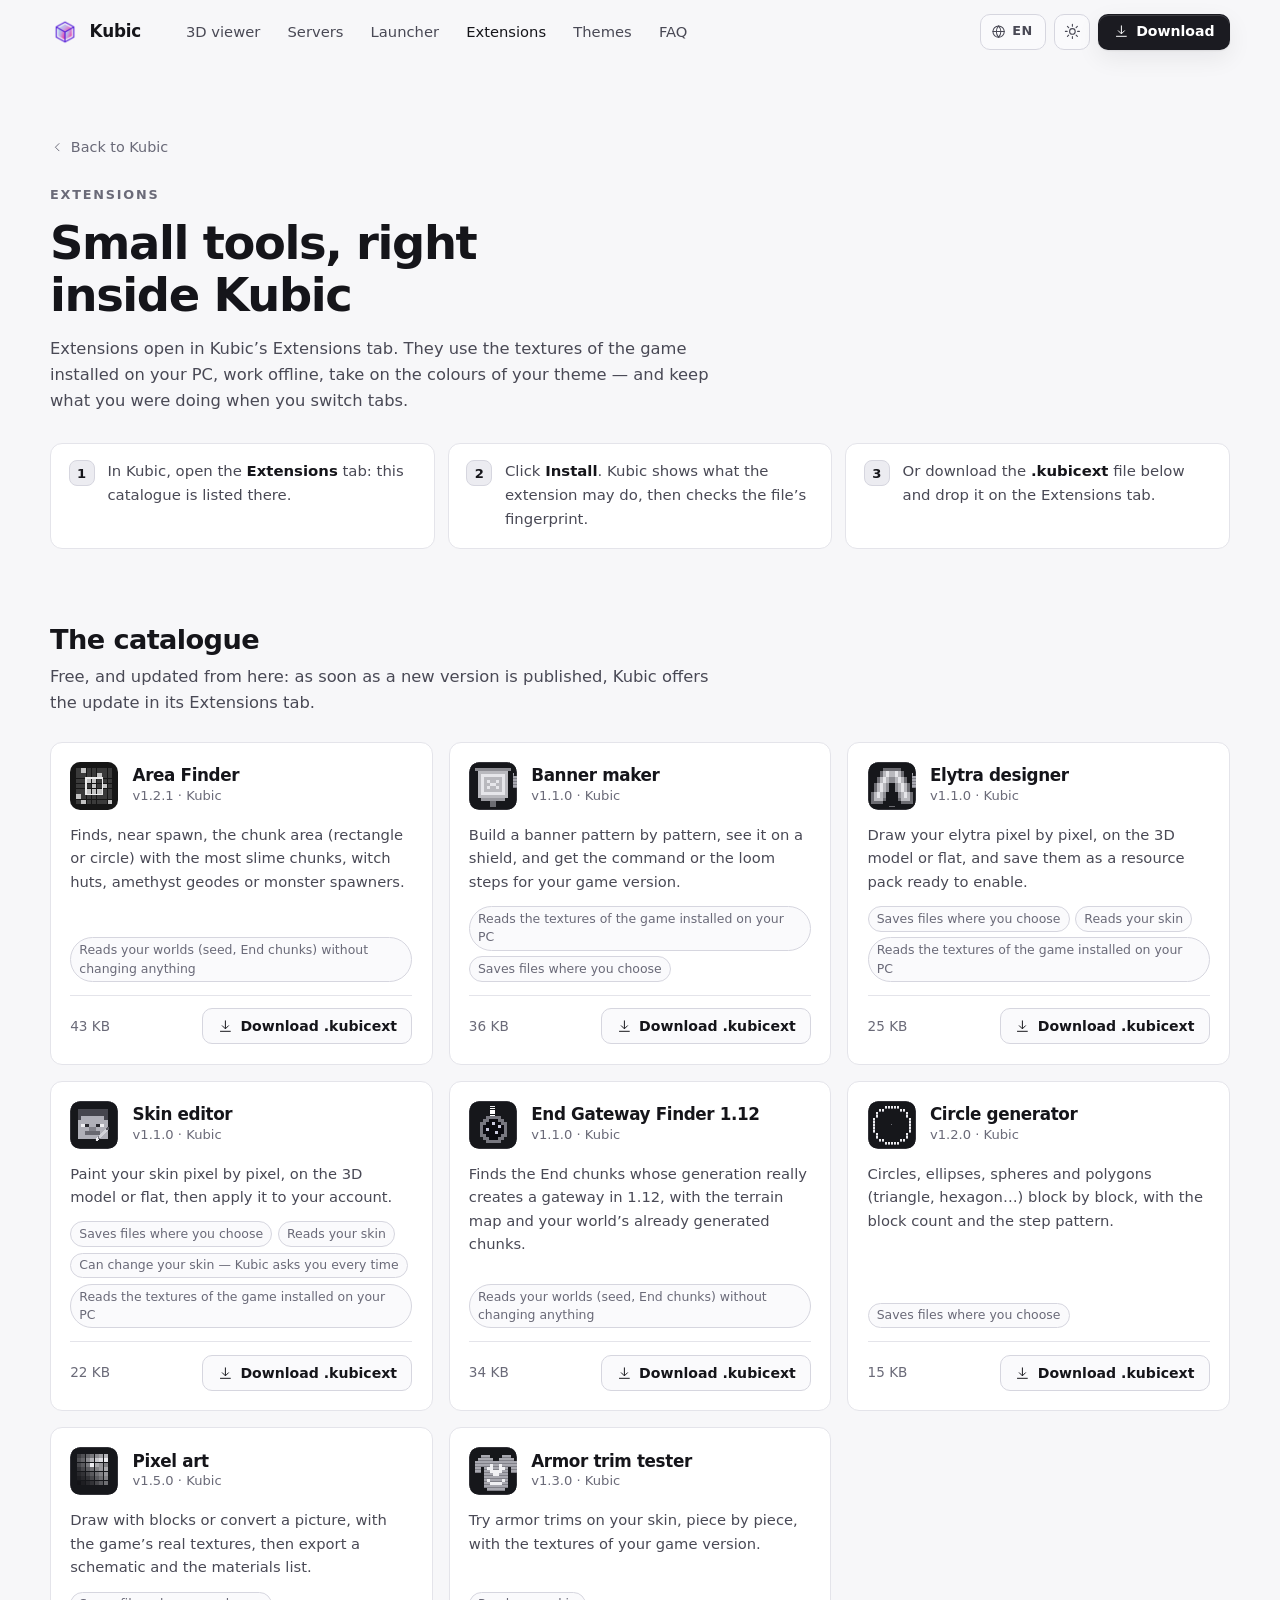
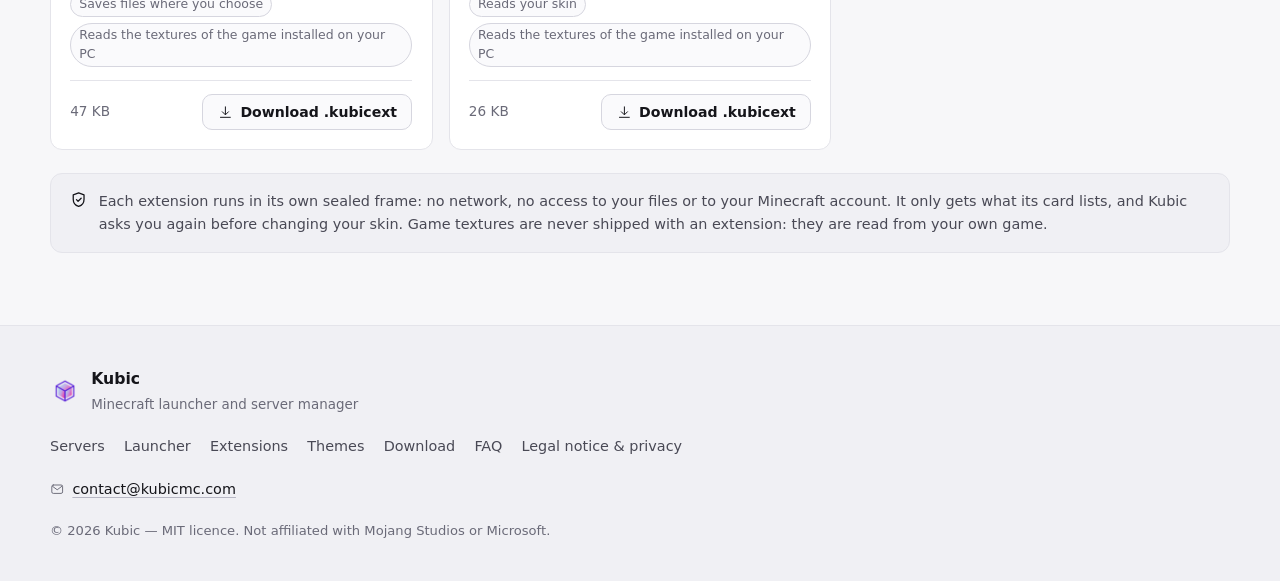
==== commit d639abb5: "Add files via upload" ====
--- a/extensions.html
+++ b/extensions.html
@@ -4,14 +4,14 @@
 <meta charset="utf-8">
 <meta name="viewport" content="width=device-width, initial-scale=1">
 <title data-i18n="ex.metatitle">Extensions — Kubic Client</title>
-<meta name="description" data-i18n-attr="content:ex.metadesc" content="Extensions for Kubic Client: banner maker, pixel art up to 4096 × 4096, armor trim tester, skin editor, circle generator, End Gateway Finder. Free, installed in one click from the app.">
+<meta name="description" data-i18n-attr="content:ex.metadesc" content="Extensions for Kubic Client: banner maker, elytra maker, pixel art and map art, armor trim tester, skin editor, circle generator, End Gateway Finder, area finder (slime chunks, witch huts, geodes, spawners). Free, installed in one click from the app.">
 <link rel="canonical" href="https://kubicmc.com/extensions.html">
 <meta property="og:url" content="https://kubicmc.com/extensions.html">
 <meta property="og:image" content="https://kubicmc.com/assets/img/og.png">
 <meta property="og:type" content="website">
 <meta property="og:site_name" content="Kubic Client">
 <meta property="og:title" content="Extensions — Kubic Client">
-<meta property="og:description" content="Small tools that open inside Kubic Client: banner maker, pixel art, armor trims, skins, circles, End gateways.">
+<meta property="og:description" content="Small tools that open inside Kubic Client: banners, elytra, pixel art, armor trims, skins, circles, End gateways, slime chunks.">
 <meta name="twitter:card" content="summary_large_image">
 <link rel="icon" href="favicon.ico" sizes="any">
 <link rel="icon" href="assets/img/icon.png" type="image/png">
--- a/assets/css/style.css
+++ b/assets/css/style.css
@@ -1169,3 +1169,6 @@
 .howto p + h3, .howto pre + h3 { margin-top: 1.3rem; }
 /* Un bloc de code défile dans sa colonne au lieu de l'élargir (sinon la page déborde sur téléphone). */
 .howto > div { min-width: 0; }
+/* Un thème à image : son fond derrière la fenêtre miniature, les panneaux en verre par-dessus. */
+.tmock.image { background-color: var(--t-bg); background-position: center; background-size: cover; background-repeat: no-repeat; }
+.tmock.image .tm-side, .tmock.image .tm-main { background: color-mix(in srgb, var(--t-panel) 55%, transparent); }
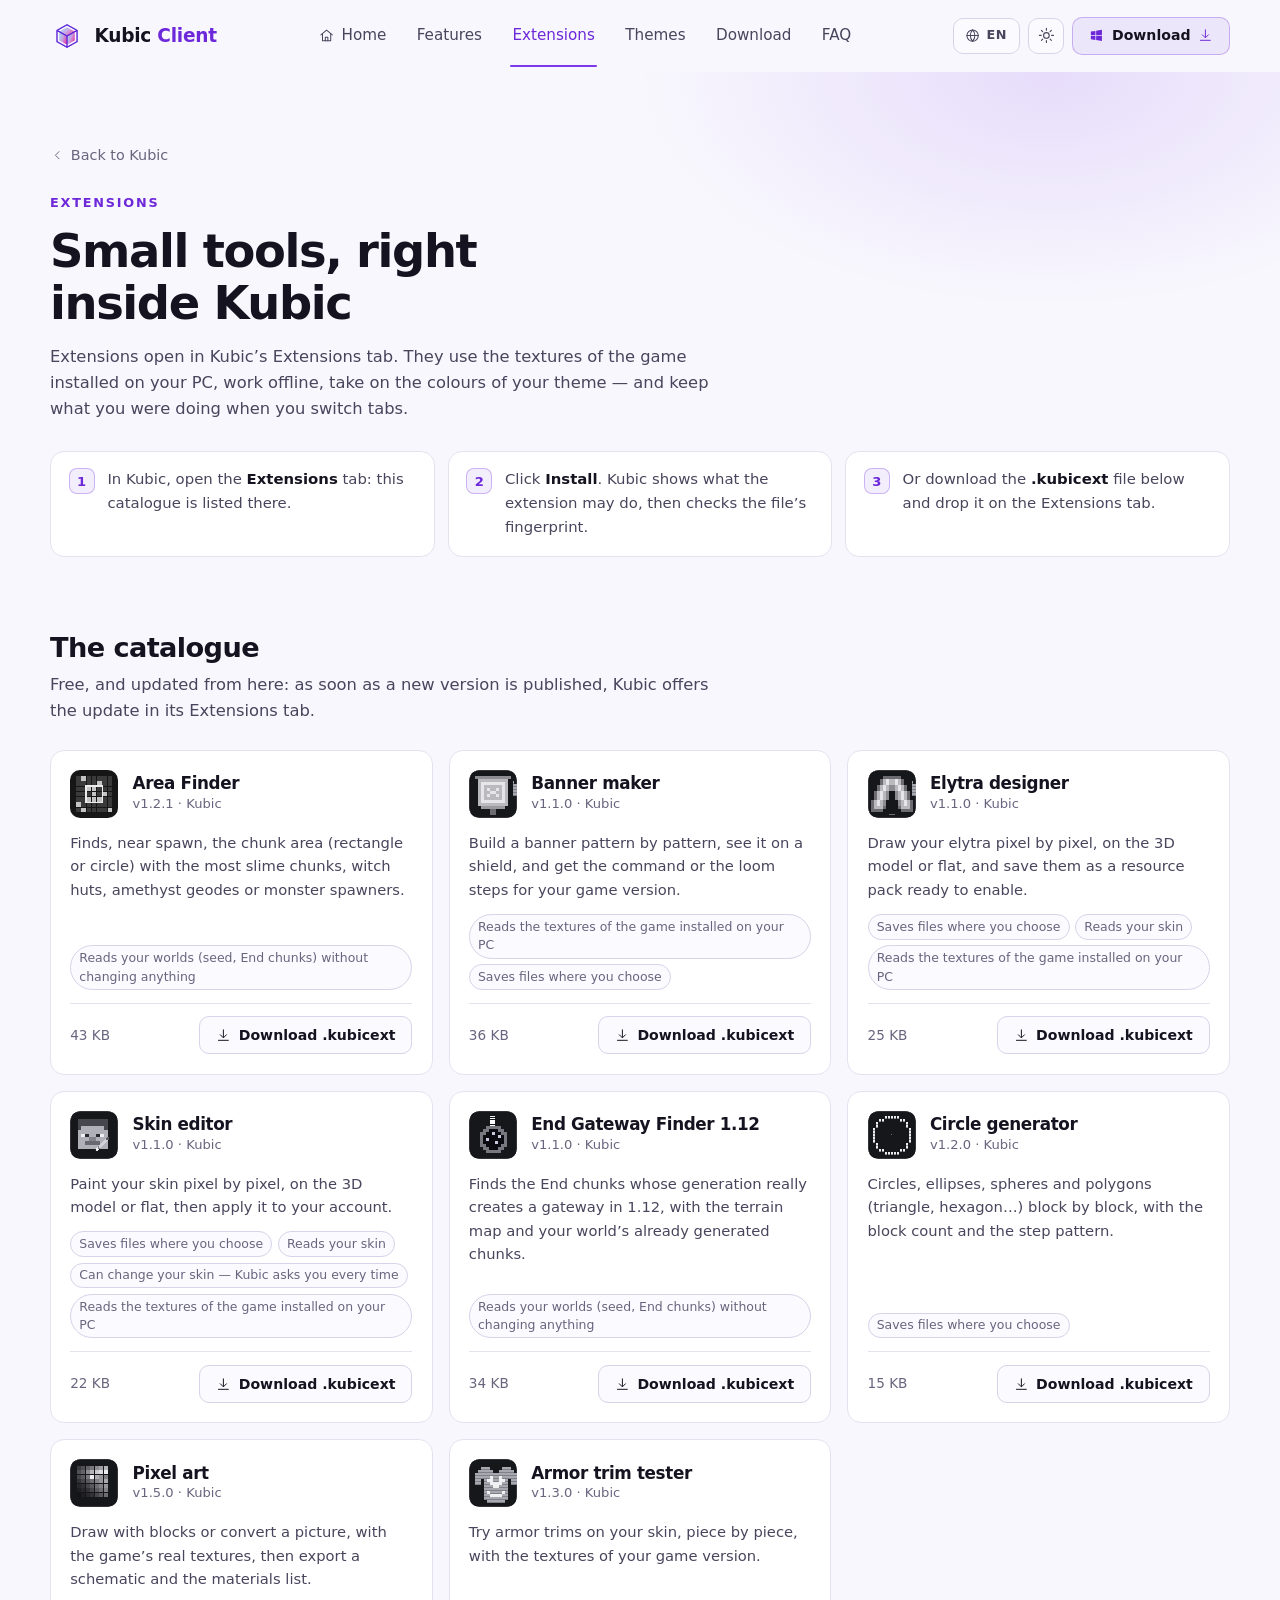
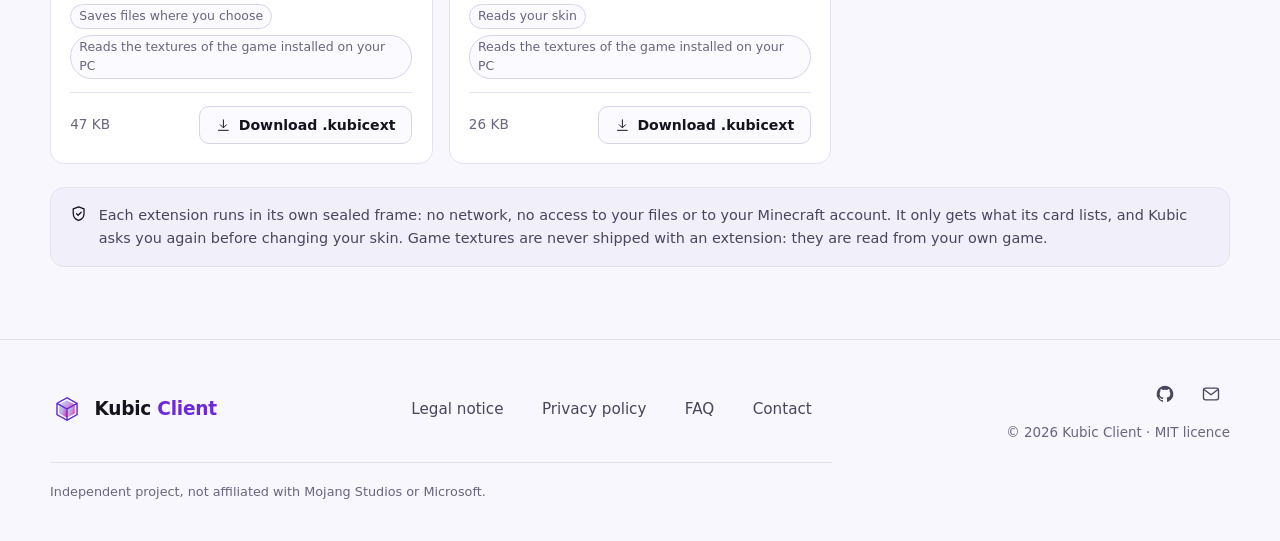
==== commit 7d76be18: "Add files via upload" ====
--- a/extensions.html
+++ b/extensions.html
@@ -16,7 +16,7 @@
 <link rel="icon" href="favicon.ico" sizes="any">
 <link rel="icon" href="assets/img/icon.png" type="image/png">
 <link rel="apple-touch-icon" href="assets/img/icon.png">
-<meta name="theme-color" content="#08080a">
+<meta name="theme-color" content="#07060c">
 <meta name="color-scheme" content="dark light">
 <link rel="stylesheet" href="assets/css/style.css">
 <script>
@@ -49,6 +49,10 @@
     <symbol id="i-menu" viewBox="0 0 24 24"><path d="M4 7h16M4 12h16M4 17h16"/></symbol>
     <symbol id="i-close" viewBox="0 0 24 24"><path d="m6 6 12 12M18 6 6 18"/></symbol>
     <symbol id="i-shield" viewBox="0 0 24 24"><path d="M12 2.5 4.5 5.5v6c0 4.7 3.1 8.6 7.5 10 4.4-1.4 7.5-5.3 7.5-10v-6L12 2.5Z"/><path d="m9 12 2.2 2.2L15.5 10"/></symbol>
+  <symbol id="i-arrow" viewBox="0 0 24 24"><path d="M5 12h14"/><path d="m13 6 6 6-6 6"/></symbol>
+    <symbol id="i-home" viewBox="0 0 24 24"><path d="m3 11 9-7.5 9 7.5"/><path d="M5.5 9.5V20h13V9.5"/><path d="M10 20v-5.5h4V20"/></symbol>
+    <symbol id="i-windows" viewBox="0 0 24 24"><path d="M3 5.8 10.4 4.7v6.6H3V5.8Z" fill="currentColor" stroke="none"/><path d="M11.6 4.5 21 3v8.3h-9.4V4.5Z" fill="currentColor" stroke="none"/><path d="M3 12.7h7.4v6.6L3 18.2v-5.5Z" fill="currentColor" stroke="none"/><path d="M11.6 12.7H21V21l-9.4-1.5v-6.8Z" fill="currentColor" stroke="none"/></symbol>
+    <symbol id="i-github" viewBox="0 0 24 24"><path d="M12 2a10 10 0 0 0-3.16 19.49c.5.09.68-.22.68-.48v-1.7c-2.78.6-3.37-1.34-3.37-1.34-.46-1.16-1.11-1.47-1.11-1.47-.91-.62.07-.6.07-.6 1 .07 1.53 1.03 1.53 1.03.9 1.52 2.34 1.08 2.91.83.09-.65.35-1.09.63-1.34-2.22-.25-4.56-1.11-4.56-4.94 0-1.09.39-1.98 1.03-2.68-.1-.25-.45-1.27.1-2.64 0 0 .84-.27 2.75 1.02a9.5 9.5 0 0 1 5 0c1.91-1.29 2.75-1.02 2.75-1.02.55 1.37.2 2.39.1 2.64.64.7 1.03 1.59 1.03 2.68 0 3.84-2.34 4.68-4.57 4.93.36.31.68.92.68 1.85V21c0 .27.18.58.69.48A10 10 0 0 0 12 2Z" fill="currentColor" stroke="none"/></symbol>
   </defs>
 </svg>
 
@@ -56,17 +60,17 @@
 
 <header class="nav" id="nav">
   <div class="nav-in">
-    <a class="brand" href="index.html" aria-label="Kubic — home" data-i18n-attr="aria-label:nav.home">
-      <img class="brand-logo" src="assets/img/icon.png" width="30" height="30" alt="">
-      <span class="brand-name">Kubic</span>
+    <a class="brand" href="index.html" aria-label="Kubic Client — home" data-i18n-attr="aria-label:nav.home">
+      <img class="brand-logo" src="assets/img/icon.png" width="34" height="34" alt="">
+      <span class="brand-name">Kubic <b>Client</b></span>
     </a>
 
     <nav class="nav-links" id="nav-links" aria-label="Main navigation" data-i18n-attr="aria-label:nav.main">
-      <a href="index.html#schematics" data-i18n="nav.viewer">3D viewer</a>
-      <a href="index.html#servers" data-i18n="nav.servers">Servers</a>
-      <a href="index.html#launcher" data-i18n="nav.launcher">Launcher</a>
+      <a href="index.html"><svg aria-hidden="true"><use href="#i-home"/></svg> <span data-i18n="nav.accueil">Home</span></a>
+      <a href="index.html#features" data-i18n="nav.features">Features</a>
       <a href="extensions.html" aria-current="page" data-i18n="nav.extensions">Extensions</a>
       <a href="themes.html" data-i18n="nav.themes">Themes</a>
+      <a href="index.html#download" data-i18n="nav.dlsec">Download</a>
       <a href="index.html#faq" data-i18n="nav.faq">FAQ</a>
     </nav>
 
@@ -86,8 +90,8 @@
         <svg class="ico-moon"><use href="#i-moon"/></svg>
         <svg class="ico-sun"><use href="#i-sun"/></svg>
       </button>
-      <a class="btn btn-primary btn-sm nav-dl" href="index.html#download">
-        <svg><use href="#i-download"/></svg> <span data-i18n="nav.download">Download</span>
+      <a class="btn btn-outline btn-sm nav-dl" href="index.html#download">
+        <svg><use href="#i-windows"/></svg> <span data-i18n="nav.download">Download</span> <svg class="dl-ico"><use href="#i-download"/></svg>
       </a>
       <button class="icon-btn nav-burger" id="nav-burger" type="button" aria-label="Menu" aria-expanded="false" aria-controls="nav-links">
         <svg class="ico-menu"><use href="#i-menu"/></svg>
@@ -127,26 +131,24 @@
 
 <footer class="foot">
   <div class="wrap foot-in">
-    <div class="foot-brand">
-      <img class="brand-logo" src="assets/img/icon.png" width="30" height="30" alt="">
-      <div>
-        <b>Kubic</b>
-        <small data-i18n="foot.tagline">Minecraft launcher and server manager</small>
+    <a class="brand" href="index.html" aria-label="Kubic Client — home" data-i18n-attr="aria-label:nav.home">
+      <img class="brand-logo" src="assets/img/icon.png" width="34" height="34" alt="">
+      <span class="brand-name">Kubic <b>Client</b></span>
+    </a>
+    <nav class="foot-links" aria-label="Footer" data-i18n-attr="aria-label:foot.aria">
+      <a href="legal.html" data-i18n="foot.notice">Legal notice</a>
+      <a href="legal.html#privacy" data-i18n="foot.privacy">Privacy policy</a>
+      <a href="index.html#faq" data-i18n="nav.faq">FAQ</a>
+      <a href="mailto:contact@kubicmc.com" data-i18n="foot.contact">Contact</a>
+    </nav>
+    <div class="foot-side">
+      <div class="foot-social">
+        <a href="https://github.com/MCquent/kubic" rel="noopener" aria-label="Kubic Client on GitHub" data-i18n-attr="aria-label:foot.github"><svg class="plein" aria-hidden="true"><use href="#i-github"/></svg></a>
+        <a href="mailto:contact@kubicmc.com" aria-label="Write to contact@kubicmc.com" data-i18n-attr="aria-label:foot.mail"><svg aria-hidden="true"><use href="#i-mail"/></svg></a>
       </div>
+      <p class="foot-copy">© <span data-year>2026</span> Kubic Client · <span data-i18n="foot.licence">MIT licence</span></p>
     </div>
-    <nav class="foot-links" aria-label="Footer" data-i18n-attr="aria-label:foot.aria">
-      <a href="index.html#servers" data-i18n="nav.servers">Servers</a>
-      <a href="index.html#launcher" data-i18n="nav.launcher">Launcher</a>
-      <a href="extensions.html" data-i18n="nav.extensions">Extensions</a>
-      <a href="themes.html" data-i18n="nav.themes">Themes</a>
-      <a href="index.html#download" data-i18n="nav.download">Download</a>
-      <a href="index.html#faq" data-i18n="nav.faq">FAQ</a>
-      <a href="legal.html" data-i18n="nav.legal">Legal notice &amp; privacy</a>
-    </nav>
-    <p class="foot-contact">
-      <svg><use href="#i-mail"/></svg> <a href="mailto:contact@kubicmc.com">contact@kubicmc.com</a>
-    </p>
-    <p class="foot-legal" data-i18n="foot.short">© <span data-year>2026</span> Kubic — MIT licence. Not affiliated with Mojang Studios or Microsoft.</p>
+    <p class="foot-legal" data-i18n="foot.short2">Independent project, not affiliated with Mojang Studios or Microsoft.</p>
   </div>
 </footer>
 
--- a/assets/css/style.css
+++ b/assets/css/style.css
@@ -1,38 +1,45 @@
 /* ============================================================
-   Kubic — site vitrine
-   Palette reprise de l'application : monochrome, sombre par
-   défaut, thème clair en simple redéfinition des variables.
-   Seule couleur propre : le violet de l'icône, en touches.
+   Kubic Client — site vitrine
+   Refonte de novembre 2026 : un noir violacé, le violet de
+   l'icône en accent (boutons, titres, halos), des captures de
+   l'application en perspective. Sombre par défaut ; le thème
+   clair reste une simple redéfinition des variables.
    ============================================================ */
 
 :root {
-  --bg:          #08080a;
-  --bg-2:        #0c0c0f;
-  --panel:       #111115;
-  --panel-2:     #16161b;
-  --elev:        #1c1c22;
-  --elev-2:      #23232a;
-  --line:        #212128;
-  --line-2:      #2c2c35;
-  --line-3:      #3a3a45;
+  --bg:          #07060c;
+  --bg-2:        #0b0a13;
+  --panel:       #100f1a;
+  --panel-2:     #151423;
+  --elev:        #1b1a2c;
+  --elev-2:      #232138;
+  --line:        #1e1c2f;
+  --line-2:      #2a2741;
+  --line-3:      #3d3960;
 
   /* --txt-3 sert aux petits textes : 4,5:1 au moins sur tous les fonds (WCAG AA).
      --txt-4 est réservé au décor (maquettes), jamais à un texte à lire. */
-  --txt:         #e9e9ef;
-  --txt-2:       #a3a3b0;
-  --txt-3:       #85858f;
-  --txt-4:       #4b4b57;
-
-  --accent:      #e9e9ef;
-  --accent-hi:   #ffffff;
-  --on-accent:   #0b0b0e;
+  --txt:         #f3f2f9;
+  --txt-2:       #b4b1c8;
+  --txt-3:       #918eab;
+  --txt-4:       #56536f;
+
+  /* L'accent : le violet des boutons. --accent-grad est son dégradé, --accent-txt
+     sa version lisible en texte (liens, mots mis en avant) sur le fond de la page. */
+  --accent:      #7c3aed;
+  --accent-hi:   #8b5cf6;
+  --on-accent:   #ffffff;
+  --accent-grad: linear-gradient(135deg, #6d28d9 0%, #8b3dff 60%, #9d5cff 100%);
+  --accent-txt:  #a78bfa;
+  --accent-soft: rgba(124, 58, 237, .14);
+  --accent-line: rgba(139, 92, 246, .38);
 
   /* Couleurs de l'icône : contour violet, remplissage bleu ciel → rose. */
-  --brand:       #8b6cff;
-  --brand-deep:  #5b24d9;
+  --brand:       #8b5cf6;
+  --brand-deep:  #6d28d9;
   --brand-sky:   #afcaed;
   --brand-pink:  #d673c6;
-  --brand-glow:  rgba(116, 72, 240, .16);
+  --brand-glow:  rgba(124, 58, 237, .24);
 
   --ok:          #56a67f;
   --warn:        #c9a54a;
@@ -42,49 +49,54 @@
   --hair:        rgba(255,255,255,.03);
   --hair-2:      rgba(255,255,255,.06);
   --hair-3:      rgba(255,255,255,.14);
-  --glow:        rgba(255,255,255,.055);
-  --grid:        rgba(255,255,255,.028);
+  --glow:        rgba(139, 92, 246, .10);
+  --grid:        rgba(167, 139, 250, .035);
 
   --r-sm: 8px;
-  --r:    12px;
-  --r-lg: 18px;
-  --r-xl: 24px;
+  --r:    14px;
+  --r-lg: 20px;
+  --r-xl: 28px;
 
   --shadow:    0 1px 2px rgba(0,0,0,.6), 0 8px 28px rgba(0,0,0,.45);
   --shadow-xl: 0 2px 6px rgba(0,0,0,.5), 0 40px 90px -20px rgba(0,0,0,.75);
+  --shadow-accent: 0 12px 34px -10px rgba(124, 58, 237, .75), 0 2px 0 rgba(255,255,255,.16) inset;
 
   --font: "Segoe UI Variable Display", "Segoe UI", Inter, system-ui, -apple-system, sans-serif;
   --mono: "Cascadia Mono", "JetBrains Mono", Consolas, "Courier New", monospace;
 
-  --wrap: 1180px;
-  --nav-h: 64px;
+  /* La largeur utile suit la fenêtre : 88 % de sa largeur, jamais moins de 1180 px ni plus de 2100. */
+  --wrap: clamp(1180px, 88vw, 2100px);
+  --nav-h: 4.5rem;
 
   /* Fond de la scène 3D : lu aussi par assets/js/viewer/demo.js pour le moteur. */
   --viewer-bg:   #101014;
 }
 
 :root[data-theme="light"] {
-  --bg:          #f7f7f9;
-  --bg-2:        #f0f0f4;
+  --bg:          #f8f7fd;
+  --bg-2:        #f1effa;
   --panel:       #ffffff;
-  --panel-2:     #fafafc;
-  --elev:        #ececf1;
-  --elev-2:      #e2e2ea;
-  --line:        #e4e4ea;
-  --line-2:      #d6d6df;
-  --line-3:      #b7b7c4;
-
-  --txt:         #15151a;
-  --txt-2:       #494955;
-  --txt-3:       #6a6a78;
-  --txt-4:       #9b9ba9;
-
-  --accent:      #1b1b21;
-  --accent-hi:   #000000;
+  --panel-2:     #fbfaff;
+  --elev:        #eceaf6;
+  --elev-2:      #e1def0;
+  --line:        #e5e2f0;
+  --line-2:      #d7d3e8;
+  --line-3:      #b8b3d2;
+
+  --txt:         #15131f;
+  --txt-2:       #48455c;
+  --txt-3:       #68657e;
+  --txt-4:       #9c99b3;
+
+  --accent:      #6d28d9;
+  --accent-hi:   #7c3aed;
   --on-accent:   #ffffff;
-
-  --brand:       #5b24d9;
-  --brand-glow:  rgba(116, 72, 240, .10);
+  --accent-txt:  #6d28d9;
+  --accent-soft: rgba(109, 40, 217, .08);
+  --accent-line: rgba(109, 40, 217, .30);
+
+  --brand:       #6d28d9;
+  --brand-glow:  rgba(124, 58, 237, .14);
 
   --viewer-bg:   #dedee6;
 
@@ -96,18 +108,21 @@
   --hair:        rgba(0,0,0,.03);
   --hair-2:      rgba(0,0,0,.05);
   --hair-3:      rgba(0,0,0,.12);
-  --glow:        rgba(0,0,0,.04);
-  --grid:        rgba(0,0,0,.035);
-
-  --shadow:    0 1px 2px rgba(15,15,25,.08), 0 8px 24px rgba(15,15,25,.07);
-  --shadow-xl: 0 2px 6px rgba(15,15,25,.08), 0 40px 90px -25px rgba(15,15,25,.25);
+  --glow:        rgba(109, 40, 217, .07);
+  --grid:        rgba(109, 40, 217, .05);
+
+  --shadow:    0 1px 2px rgba(25,15,50,.08), 0 8px 24px rgba(25,15,50,.07);
+  --shadow-xl: 0 2px 6px rgba(25,15,50,.08), 0 40px 90px -25px rgba(25,15,50,.25);
+  --shadow-accent: 0 12px 30px -12px rgba(109, 40, 217, .6), 0 2px 0 rgba(255,255,255,.2) inset;
 }
 
 /* ------------------------------------------------------------ base */
 *, *::before, *::after { box-sizing: border-box; }
 [hidden] { display: none !important; }
 
-html { scroll-behavior: smooth; scroll-padding-top: calc(var(--nav-h) + 16px); }
+/* Sur un grand écran, tout grandit avec la fenêtre : 16 px à 1440 de large, 18,4 à 1920, 21,6 à 2560.
+   En rem et en % : la taille de police choisie dans le navigateur reste respectée. */
+html { font-size: clamp(100%, 0.5vw + 0.55rem, 140%); scroll-behavior: smooth; scroll-padding-top: calc(var(--nav-h) + 16px); }
 @media (prefers-reduced-motion: reduce) { html { scroll-behavior: auto; } }
 
 /* Langue autre que l'anglais : la page reste masquée le temps que i18n.js la traduise
@@ -172,12 +187,12 @@
 :focus-visible { outline: 2px solid var(--accent); outline-offset: 3px; border-radius: 4px; }
 
 .wrap { width: min(100% - 40px, var(--wrap)); margin-inline: auto; }
-.wrap-narrow { width: min(100% - 40px, 800px); }
+.wrap-narrow { width: min(100% - 40px, 52rem); }
 .muted { color: var(--txt-3); }
 
 /* ------------------------------------------------------------ boutons */
 .btn {
-  --h: 42px;
+  --h: 2.625rem;
   display: inline-flex; align-items: center; justify-content: center; gap: .55em;
   height: var(--h); padding: 0 1.1rem;
   border: 1px solid var(--line-2); border-radius: 10px;
@@ -190,18 +205,27 @@
 .btn:active { transform: translateY(0); }
 
 .btn-primary {
-  background: var(--accent); color: var(--on-accent); border-color: transparent;
-  box-shadow: 0 1px 0 rgba(255,255,255,.14) inset, var(--shadow);
-}
-.btn-primary:hover { background: var(--accent-hi); border-color: transparent; }
+  background: var(--accent-grad); color: var(--on-accent); border-color: transparent;
+  box-shadow: var(--shadow-accent);
+}
+.btn-primary:hover { background: var(--accent-grad); border-color: transparent; filter: brightness(1.12); }
+
+/* Le bouton au contour violet : « Télécharger » de la barre, « Découvrir… ». */
+.btn-outline { background: var(--accent-soft); border-color: var(--accent-line); color: var(--txt); }
+.btn-outline:hover { background: color-mix(in srgb, var(--accent) 22%, transparent); border-color: var(--accent-hi); }
+.btn-outline svg { color: var(--accent-txt); }
 
 .btn-ghost { background: transparent; }
-.btn-sm { --h: 36px; font-size: .88rem; padding: 0 .9rem; }
-.btn-lg { --h: 52px; font-size: 1rem; padding: 0 1.5rem; border-radius: 12px; }
+.btn-sm { --h: 2.375rem; font-size: .88rem; padding: 0 1rem; }
+.btn-lg { --h: 3.25rem; font-size: 1rem; padding: 0 1.5rem; border-radius: 14px; }
+/* Le grand bouton du haut de page : une pilule, avec sa flèche. */
+.btn-xl { --h: 3.625rem; font-size: 1.06rem; font-weight: 620; padding: 0 1.9rem; border-radius: 100px; gap: .7em; }
+.btn .arrow { width: 1em; height: 1em; transition: translate .18s; }
+.btn:hover .arrow { translate: 3px 0; }
 
 .icon-btn {
   display: inline-grid; place-items: center;
-  width: 36px; height: 36px; padding: 0; flex: none;
+  width: 2.25rem; height: 2.25rem; padding: 0; flex: none;
   border: 1px solid var(--line-2); border-radius: 10px;
   background: var(--panel-2); color: var(--txt-2); cursor: pointer;
   font-size: 1.05rem; transition: color .18s, border-color .18s, background .18s;
@@ -228,18 +252,35 @@
   display: flex; align-items: center; gap: 1.2rem;
 }
 
-.brand { display: inline-flex; align-items: center; gap: .6rem; font-weight: 620; letter-spacing: -.01em; }
-.brand-logo { width: 30px; height: 30px; display: block; flex: none; }
-.brand-name { font-size: 1.05rem; }
-
-.nav-links { display: flex; gap: .3rem; margin-left: .9rem; }
+.brand { display: inline-flex; align-items: center; gap: .65rem; font-weight: 700; letter-spacing: -.015em; }
+.brand-logo { width: 2.125rem; height: 2.125rem; display: block; flex: none; }
+.brand-name { font-size: 1.16rem; white-space: nowrap; }
+/* « Client », en violet : le nom complet, comme sur le logo. */
+.brand-name b, .grad { font-weight: inherit; color: var(--accent-txt); }
+@supports (background-clip: text) or (-webkit-background-clip: text) {
+  .grad {
+    background: linear-gradient(120deg, #8b5cf6 10%, #7c3aed 55%, #a855f7 100%);
+    -webkit-background-clip: text; background-clip: text; color: transparent;
+  }
+  :root[data-theme="light"] .grad { background-image: linear-gradient(120deg, #7c3aed, #6d28d9 60%, #9333ea); }
+}
+
+.nav-links { display: flex; gap: .2rem; margin-inline: auto; }
 .nav-links a {
-  padding: .45rem .7rem; border-radius: 8px;
-  color: var(--txt-2); font-size: .92rem; transition: color .18s, background .18s;
-}
+  position: relative; display: inline-flex; align-items: center; gap: .45rem;
+  padding: .5rem .85rem; border-radius: 8px;
+  color: var(--txt-2); font-size: .95rem; font-weight: 520; transition: color .18s, background .18s;
+}
+.nav-links a svg { width: 1em; height: 1em; }
 .nav-links a:hover { color: var(--txt); background: var(--hair-2); }
-
-.nav-actions { display: flex; align-items: center; gap: .5rem; margin-left: auto; }
+/* Le lien de la rubrique (ou de la page) où l'on est : violet, souligné d'un trait. */
+.nav-links a.is-active, .nav-links a[aria-current="page"] { color: var(--accent-txt); }
+.nav-links a.is-active::after, .nav-links a[aria-current="page"]::after {
+  content: ""; position: absolute; left: .7rem; right: .7rem; bottom: -.72rem; height: 2px;
+  border-radius: 2px; background: var(--accent-hi);
+}
+
+.nav-actions { display: flex; align-items: center; gap: .5rem; }
 .nav-burger { display: none; }
 .nav-burger .ico-close { display: none; }
 .nav-burger[aria-expanded="true"] .ico-close { display: block; }
@@ -247,16 +288,16 @@
 
 /* sélecteur de langue : un vrai <select>, habillé comme les boutons voisins */
 .lang-pick {
-  position: relative; display: inline-flex; align-items: center; height: 36px;
+  position: relative; display: inline-flex; align-items: center; height: 2.25rem;
   border: 1px solid var(--line-2); border-radius: 10px;
   background: var(--panel-2); color: var(--txt-2);
   transition: color .18s, border-color .18s, background .18s;
 }
 .lang-pick:hover, .lang-pick:focus-within { color: var(--txt); border-color: var(--line-3); background: var(--elev); }
-.lang-pick svg { position: absolute; left: 10px; font-size: .95rem; pointer-events: none; }
+.lang-pick svg { position: absolute; left: .65rem; font-size: .95rem; pointer-events: none; }
 .lang-pick select {
   appearance: none; -webkit-appearance: none;
-  height: 100%; padding: 0 12px 0 31px; border: 0; border-radius: 10px;
+  height: 100%; padding: 0 .75rem 0 2rem; border: 0; border-radius: 10px;
   background: transparent; color: inherit; font: 600 .8rem/1 var(--font); letter-spacing: .04em;
   cursor: pointer;
 }
@@ -264,51 +305,113 @@
 .lang-pick option { background: var(--panel); color: var(--txt); }
 
 /* ------------------------------------------------------------ hero */
-.hero { position: relative; padding: clamp(3rem, 8vw, 6.5rem) 0 0; overflow: hidden; }
-.hero-in { position: relative; text-align: center; }
-
-.hero-bg { position: absolute; inset: -20% 0 auto; height: 900px; pointer-events: none; }
+.hero { position: relative; padding: clamp(2.5rem, 6vw, 5rem) 0 clamp(2.5rem, 5vw, 4rem); overflow: hidden; }
+
+/* Le décor : deux halos violets, une trame très légère, des cubes en fil de fer. */
+.hero-bg { position: absolute; inset: 0; pointer-events: none; }
 .hero-bg::before {
   content: ""; position: absolute; inset: 0;
   background:
     linear-gradient(var(--grid) 1px, transparent 1px) 0 0 / 64px 64px,
     linear-gradient(90deg, var(--grid) 1px, transparent 1px) 0 0 / 64px 64px;
-  mask-image: radial-gradient(ellipse 70% 60% at 50% 30%, #000 20%, transparent 75%);
-}
-.hero-bg .glow-a, .hero-bg .glow-b {
-  position: absolute; border-radius: 50%; filter: blur(90px);
-}
+  mask-image: radial-gradient(ellipse 60% 70% at 75% 35%, #000 10%, transparent 72%);
+}
+.hero-bg .glow-a, .hero-bg .glow-b { position: absolute; border-radius: 50%; filter: blur(100px); }
 .hero-bg .glow-a {
-  width: 620px; height: 420px; left: 50%; top: 14%; translate: -50% 0;
-  background: radial-gradient(circle, var(--brand-glow), transparent 70%);
+  width: 47.5rem; height: 32.5rem; right: -6%; top: 2%;
+  background: radial-gradient(circle, var(--brand-glow), transparent 68%);
 }
 .hero-bg .glow-b {
-  width: 380px; height: 300px; right: 8%; top: 42%;
+  width: 26rem; height: 20rem; left: -8%; top: 46%;
   background: radial-gradient(circle, var(--glow), transparent 70%);
 }
-
-.eyebrow {
-  display: inline-flex; align-items: center; gap: .5rem;
-  padding: .32rem .8rem .32rem .6rem;
-  border: 1px solid var(--line-2); border-radius: 100px;
-  background: var(--panel); color: var(--txt-2);
-  font-size: .82rem; margin-bottom: 1.6rem;
-}
-.eyebrow .dot {
-  width: 7px; height: 7px; border-radius: 50%; background: var(--ok);
-  box-shadow: 0 0 0 3px color-mix(in srgb, var(--ok) 22%, transparent);
-}
-
-.hero h1 { margin-bottom: 1.2rem; }
-.hero h1 .muted { display: block; }
-.lead {
-  color: var(--txt-2); font-size: clamp(1rem, 1.6vw, 1.12rem);
-  max-width: 62ch; margin-inline: auto;
-}
-.hero-cta { display: flex; flex-wrap: wrap; gap: .7rem; justify-content: center; margin: 2rem 0 1rem; }
-.hero-meta { color: var(--txt-3); font-size: .85rem; }
+/* Les cubes : l'icône de Kubic, en contour seul, posée çà et là. */
+.cube {
+  position: absolute; width: var(--s, 64px); height: var(--s, 64px);
+  color: var(--accent-hi); opacity: var(--o, .3); stroke-width: .9;
+  filter: drop-shadow(0 0 14px rgba(139, 92, 246, .55));
+  animation: flotte 9s ease-in-out infinite; animation-delay: var(--t, 0s);
+}
+@keyframes flotte { 50% { translate: 0 -10px; rotate: 4deg; } }
+@media (prefers-reduced-motion: reduce) { .cube { animation: none; } }
+
+.hero-grid {
+  position: relative; display: grid; grid-template-columns: minmax(0, .86fr) minmax(0, 1.14fr);
+  gap: clamp(1.5rem, 4vw, 3.5rem); align-items: center;
+}
+.hero-txt { min-width: 0; }
+
+/* La pastille au-dessus d'un titre : « Launcher Minecraft », « Une expérience unique ». */
+.pill {
+  display: inline-flex; align-items: center; gap: .55rem;
+  padding: .38rem .95rem .38rem .7rem; margin-bottom: 1.3rem;
+  border: 1px solid var(--accent-line); border-radius: 100px;
+  background: var(--accent-soft); color: var(--txt);
+  font-size: .86rem; font-weight: 560;
+}
+.pill svg { width: 1.15em; height: 1.15em; color: var(--accent-txt); }
+
+.hero h1 { margin-bottom: 1.1rem; }
+.h1-name {
+  display: block; font-size: clamp(3rem, 7.4vw, 5.6rem); font-weight: 800;
+  letter-spacing: -.04em; line-height: .98;
+}
+.h1-sub {
+  display: block; margin-top: .55rem; max-width: 14.5em; text-wrap: balance;
+  font-size: clamp(1.45rem, 3.1vw, 2.35rem); font-weight: 480;
+  letter-spacing: -.02em; line-height: 1.14; color: var(--txt-2);
+}
+.lead { color: var(--txt-2); font-size: clamp(1rem, 1.5vw, 1.1rem); max-width: 50ch; }
+.hero-cta { display: flex; flex-wrap: wrap; gap: .7rem; margin: 1.9rem 0 1rem; }
+.hero-points {
+  display: flex; align-items: center; gap: .6rem; margin-left: 2.2rem;
+  color: var(--txt-2); font-size: .95rem;
+}
+.hero-points svg { width: 1.1em; height: 1.1em; color: var(--accent-txt); fill: currentColor; stroke: none; }
+.hero-meta { color: var(--txt-3); font-size: .85rem; margin-top: .9rem; }
 .hero-meta a { color: var(--txt-2); text-decoration: underline; text-underline-offset: 3px; }
 .hero-meta a:hover { color: var(--txt); }
+
+/* ------------------------------------------------------------ capture en perspective
+   Une vraie capture de l'application, légèrement tournée, sur un halo violet.
+   Sur téléphone elle se remet à plat : penchée et petite, elle serait illisible. */
+.tilt { position: relative; perspective: 1800px; }
+.tilt::before {
+  content: ""; position: absolute; inset: 8% -4% -10%; border-radius: 50%;
+  background: radial-gradient(ellipse at 50% 60%, rgba(124, 58, 237, .5), transparent 68%);
+  filter: blur(46px); pointer-events: none;
+}
+.tilt img {
+  position: relative; display: block; width: 100%; height: auto;
+  border-radius: 14px; border: 1px solid rgba(167, 139, 250, .32);
+  box-shadow: 0 0 0 1px rgba(255,255,255,.04), 0 34px 70px -24px rgba(0,0,0,.85), 0 0 60px -18px rgba(139, 92, 246, .55);
+  transform: rotateY(-13deg) rotateX(5deg) rotate(1.2deg); transform-origin: 30% 50%;
+  transition: transform .5s cubic-bezier(.2,.7,.3,1);
+}
+.tilt-left img { transform: rotateY(13deg) rotateX(5deg) rotate(-1.2deg); transform-origin: 70% 50%; }
+.tilt:hover img { transform: rotateY(-6deg) rotateX(2deg); }
+.tilt-left:hover img { transform: rotateY(6deg) rotateX(2deg); }
+/* Une capture posée à plat (section du launcher) : même cadre, sans perspective. */
+.tilt-flat img, .tilt-flat:hover img { transform: none; }
+:root[data-theme="light"] .tilt img { border-color: rgba(109, 40, 217, .28); box-shadow: 0 30px 60px -26px rgba(40, 20, 90, .5), 0 0 50px -20px rgba(124, 58, 237, .45); }
+@media (prefers-reduced-motion: reduce) { .tilt img { transition: none; } }
+
+/* ------------------------------------------------------------ les quatre atouts, sous le haut de page */
+.feats {
+  position: relative; display: grid; grid-template-columns: repeat(4, 1fr); gap: 1rem;
+  margin-top: clamp(2.2rem, 5vw, 3.6rem);
+}
+.feat {
+  display: flex; align-items: center; gap: 1rem; min-width: 0;
+  padding: 1.15rem 1.3rem; border: 1px solid var(--line-2); border-radius: var(--r);
+  background: color-mix(in srgb, var(--panel) 82%, transparent);
+  -webkit-backdrop-filter: blur(8px); backdrop-filter: blur(8px);
+  color: var(--txt); font-size: .98rem; font-weight: 540; line-height: 1.3;
+  transition: border-color .2s, transform .2s, background .2s;
+}
+a.feat:hover { border-color: var(--accent-line); transform: translateY(-2px); background: var(--panel-2); }
+.feat svg { flex: none; width: 2.1rem; height: 2.1rem; color: var(--accent-hi); stroke-width: 1.5; }
+.feat svg.plein { fill: currentColor; stroke: none; }
 
 /* ------------------------------------------------------------ maquette de l'app
    Toute la maquette est en em : elle se met à l'échelle comme une capture.
@@ -491,7 +594,7 @@
 @keyframes pouls { 50% { opacity: .35; } }
 
 .sch {
-  font-size: 13px; line-height: 1.5; text-align: left;
+  font-size: .8125rem; line-height: 1.5; text-align: left;
   border: 1px solid var(--line-2); border-radius: var(--r-lg);
   background: var(--bg-2); box-shadow: var(--shadow-xl); overflow: hidden;
 }
@@ -637,11 +740,11 @@
 /* la liste des matériaux, avec la texture de chaque bloc */
 .mats-list { display: grid; gap: .55em; align-content: start; overflow: auto; min-height: 0; flex: 1; padding-right: .3em; }
 .mats-list li {
-  display: grid; grid-template-columns: 22px 1fr auto; column-gap: .65em; row-gap: .3em; align-items: center;
+  display: grid; grid-template-columns: 1.7em 1fr auto; column-gap: .65em; row-gap: .3em; align-items: center;
 }
 .mat-ico {
   --cases: 10;   /* côté, en tuiles, de la planche ; posé par demo.js d'après le plan */
-  grid-row: span 2; width: 22px; height: 22px; border-radius: 4px;
+  grid-row: span 2; width: 1.7em; height: 1.7em; border-radius: 4px;
   /* --atlas est posé par demo.js d'après le plan ; l'adresse écrite ici ne sert que sans JS. */
   background: var(--atlas, url("../viewer/atlas-26.3.png")) no-repeat;
   background-size: calc(var(--cases) * 100%) calc(var(--cases) * 100%);
@@ -656,7 +759,7 @@
 .mat-bar { grid-column: 2 / span 2; height: 3px; border-radius: 3px; background: var(--elev); overflow: hidden; }
 .mat-bar i { display: block; height: 100%; background: linear-gradient(90deg, var(--brand-sky), var(--brand-pink)); }
 
-.sc-ticks { grid-template-columns: repeat(auto-fit, minmax(300px, 1fr)); gap: .8rem 2.2rem; margin-top: clamp(2rem, 4vw, 2.75rem); }
+.sc-ticks { grid-template-columns: repeat(auto-fit, minmax(18.75rem, 1fr)); gap: .8rem 2.2rem; margin-top: clamp(2rem, 4vw, 2.75rem); }
 
 .sch:fullscreen { display: flex; flex-direction: column; border: 0; border-radius: 0; }
 .sch:fullscreen .sch-body { flex: 1; min-height: 0; }
@@ -705,27 +808,40 @@
 
 .sec-head { max-width: 68ch; margin-bottom: clamp(2rem, 4vw, 3.2rem); }
 .kicker {
-  color: var(--txt-3); font-size: .8rem; font-weight: 600;
+  color: var(--accent-txt); font-size: .8rem; font-weight: 600;
   letter-spacing: .14em; text-transform: uppercase; margin-bottom: .8rem;
 }
+
+/* « Explorez Minecraft autrement » : la capture à gauche, les quatre points à droite. */
+.explore { position: relative; overflow: hidden; }
+.explore .split { grid-template-columns: minmax(0, 1.05fr) minmax(0, .95fr); }
+.explore h2 { font-size: clamp(2rem, 4.2vw, 3rem); font-weight: 720; letter-spacing: -.03em; margin-bottom: 1rem; }
+.explore .sec-lead { font-size: 1.08rem; }
+.checks { display: grid; gap: .95rem; margin: 1.7rem 0 2rem; }
+.checks li { display: flex; align-items: center; gap: .9rem; color: var(--txt); font-size: 1.02rem; }
+.checks .ok {
+  flex: none; display: grid; place-items: center; width: 1.55rem; height: 1.55rem; border-radius: 50%;
+  background: var(--accent-grad); color: #fff; box-shadow: 0 4px 14px -4px rgba(124, 58, 237, .8);
+}
+.checks .ok svg { width: .9rem; height: .9rem; stroke-width: 2.6; }
 .sec-head h2 { margin-bottom: .9rem; }
 .sec-lead { color: var(--txt-2); font-size: 1.02rem; max-width: 64ch; }
 
 .cards {
   display: grid; gap: 1rem;
-  grid-template-columns: repeat(auto-fill, minmax(290px, 1fr));
+  grid-template-columns: repeat(auto-fill, minmax(18.125rem, 1fr));
 }
 .card {
   border: 1px solid var(--line); border-radius: var(--r); background: var(--panel);
   padding: 1.4rem;
   transition: border-color .2s, transform .2s, background .2s;
 }
-.card:hover { border-color: var(--line-3); transform: translateY(-2px); background: var(--panel-2); }
+.card:hover { border-color: var(--accent-line); transform: translateY(-2px); background: var(--panel-2); }
 .card-ico {
-  display: grid; place-items: center; width: 38px; height: 38px;
-  border: 1px solid var(--line-2); border-radius: 10px;
-  background: linear-gradient(160deg, var(--elev), var(--panel-2));
-  font-size: 1.15rem; margin-bottom: 1rem; color: var(--txt);
+  display: grid; place-items: center; width: 2.5rem; height: 2.5rem;
+  border: 1px solid var(--accent-line); border-radius: 11px;
+  background: var(--accent-soft);
+  font-size: 1.15rem; margin-bottom: 1rem; color: var(--accent-txt);
 }
 .card h3 { margin-bottom: .45rem; }
 .card p { color: var(--txt-2); font-size: .92rem; }
@@ -737,7 +853,7 @@
 
 .ticks { display: grid; gap: .7rem; margin-top: 1.5rem; }
 .ticks li { display: flex; gap: .7rem; color: var(--txt-2); font-size: .94rem; }
-.ticks svg { flex: none; width: 1.05rem; height: 1.05rem; margin-top: .28rem; color: var(--ok); stroke-width: 2; }
+.ticks svg { flex: none; width: 1.05rem; height: 1.05rem; margin-top: .28rem; color: var(--accent-txt); stroke-width: 2.2; }
 
 /* inventaire façon Minecraft */
 .mc-panel {
@@ -850,7 +966,7 @@
   padding: clamp(1.4rem, 3vw, 2.2rem);
 }
 .banner-ico {
-  flex: none; display: grid; place-items: center; width: 44px; height: 44px;
+  flex: none; display: grid; place-items: center; width: 2.75rem; height: 2.75rem;
   border: 1px solid var(--line-2); border-radius: 12px; background: var(--elev); font-size: 1.3rem;
 }
 .banner h3 { font-size: 1.15rem; margin-bottom: .6rem; }
@@ -882,7 +998,7 @@
   background: linear-gradient(160deg, var(--panel-2), var(--panel));
 }
 .dl-os {
-  display: grid; place-items: center; width: 52px; height: 52px;
+  display: grid; place-items: center; width: 3.25rem; height: 3.25rem;
   border: 1px solid var(--line-2); border-radius: 14px; background: var(--elev); font-size: 1.5rem;
 }
 .dl-txt { flex: 1 1 260px; }
@@ -937,7 +1053,7 @@
   border: 1px solid var(--line); border-radius: var(--r); background: var(--panel);
   transition: border-color .2s;
 }
-.faq details[open] { border-color: var(--line-3); }
+.faq details[open] { border-color: var(--accent-line); }
 .faq summary {
   display: flex; align-items: center; justify-content: space-between; gap: 1rem;
   padding: 1.05rem 1.25rem; cursor: pointer; font-weight: 560; font-size: .98rem;
@@ -949,27 +1065,38 @@
 .faq p { padding: 0 1.25rem 1.25rem; color: var(--txt-2); font-size: .94rem; max-width: 78ch; }
 
 /* ------------------------------------------------------------ cta + pied */
-.cta { padding: clamp(4rem, 9vw, 7rem) 0; text-align: center; position: relative; }
-.cta::before {
-  content: ""; position: absolute; inset: 0;
-  background: radial-gradient(ellipse 50% 60% at 50% 50%, var(--brand-glow), transparent 70%);
-  pointer-events: none;
-}
-.cta h2 { margin-bottom: 1.8rem; position: relative; }
-.cta .btn { position: relative; }
-.cta .hero-meta { margin-top: 1rem; position: relative; }
-
-.foot { border-top: 1px solid var(--line); background: var(--bg-2); padding: 2.5rem 0; }
-.foot-in { display: grid; gap: 1.2rem; }
-.foot-brand { display: flex; align-items: center; gap: .7rem; }
-.foot-brand b { display: block; font-size: .98rem; }
-.foot-brand small { color: var(--txt-3); font-size: .84rem; }
-.foot-links { display: flex; flex-wrap: wrap; gap: .3rem 1.2rem; }
-.foot-links a { color: var(--txt-2); font-size: .9rem; }
+/* Le bandeau « Prêt à plonger… » : une carte, l'icône, la phrase, le bouton. */
+.cta { padding: clamp(2.5rem, 6vw, 4.5rem) 0; position: relative; }
+.cta-card {
+  position: relative; display: flex; align-items: center; gap: clamp(1rem, 3vw, 2rem); flex-wrap: wrap;
+  padding: clamp(1.4rem, 3vw, 2.1rem) clamp(1.4rem, 3.4vw, 2.6rem);
+  border: 1px solid var(--line-2); border-radius: var(--r-lg); overflow: hidden;
+  background:
+    radial-gradient(ellipse 60% 140% at 100% 50%, var(--brand-glow), transparent 70%),
+    linear-gradient(160deg, var(--panel-2), var(--panel));
+}
+.cta-ico { flex: none; display: grid; place-items: center; width: 3.75rem; height: 3.75rem; color: var(--accent-hi); }
+.cta-ico svg { width: 100%; height: 100%; stroke-width: 1.25; filter: drop-shadow(0 0 12px rgba(139, 92, 246, .7)); }
+.cta-txt { flex: 1 1 320px; min-width: 0; }
+.cta-txt h2 { font-size: clamp(1.25rem, 2.4vw, 1.6rem); margin-bottom: .35rem; }
+.cta-txt p { color: var(--txt-2); font-size: .98rem; }
+.cta-txt .hero-meta { margin-top: .5rem; }
+
+.foot { border-top: 1px solid var(--line); background: var(--bg); padding: 2.2rem 0 2.4rem; }
+.foot-in { display: grid; grid-template-columns: auto 1fr auto; align-items: center; gap: 1.2rem 2rem; }
+.foot-links { display: flex; flex-wrap: wrap; justify-content: center; gap: .4rem 2.4rem; }
+.foot-links a { color: var(--txt-2); font-size: .95rem; transition: color .18s; }
 .foot-links a:hover { color: var(--txt); }
-.foot-contact { display: flex; align-items: center; gap: .5rem; color: var(--txt-2); font-size: .9rem; }
-.foot-contact svg { color: var(--txt-3); }
-.foot-legal { color: var(--txt-3); font-size: .82rem; max-width: 74ch; }
+.foot-side { display: grid; justify-items: end; gap: .55rem; }
+.foot-social { display: flex; gap: .5rem; }
+.foot-social a {
+  display: grid; place-items: center; width: 2.375rem; height: 2.375rem; border-radius: 10px;
+  color: var(--txt-2); font-size: 1.25rem; transition: color .18s, background .18s;
+}
+.foot-social a:hover { color: var(--txt); background: var(--hair-2); }
+.foot-social svg.plein { fill: currentColor; stroke: none; }
+.foot-copy { color: var(--txt-3); font-size: .84rem; white-space: nowrap; }
+.foot-legal { grid-column: 1 / -1; color: var(--txt-3); font-size: .8rem; max-width: 96ch; padding-top: 1.2rem; border-top: 1px solid var(--line); }
 
 /* ------------------------------------------------------------ page légale */
 .doc { padding: clamp(2.5rem, 6vw, 4.5rem) 0 clamp(3.5rem, 8vw, 6rem); }
@@ -1007,16 +1134,27 @@
 }
 
 /* ------------------------------------------------------------ responsive */
+@media (max-width: 1180px) {
+  .nav-links a { padding: .5rem .55rem; font-size: .92rem; }
+  .nav-links a.is-active::after, .nav-links a[aria-current="page"]::after { left: .45rem; right: .45rem; }
+}
+
 @media (max-width: 1000px) {
   .java-wrap { grid-template-columns: 1fr; }
-  .split { grid-template-columns: 1fr; }
+  .split, .explore .split { grid-template-columns: 1fr; }
   .split-rev .split-txt { order: 0; }
   .duo { grid-template-columns: 1fr; }
-  .nav-links { margin-left: 0; }
-  .nav-links a { padding: .45rem .5rem; }
-}
-
-@media (max-width: 860px) {
+  /* Le haut de page s'empile : le texte, puis la capture. */
+  .hero-grid { grid-template-columns: 1fr; }
+  .hero-vis { max-width: 45rem; }
+  .feats { grid-template-columns: repeat(2, 1fr); }
+  .explore .split-vis { order: 2; max-width: 45rem; }
+  .foot-in { grid-template-columns: 1fr; justify-items: start; }
+  .foot-links { justify-content: flex-start; gap: .4rem 1.6rem; }
+  .foot-side { justify-items: start; }
+}
+
+@media (max-width: 1120px) {
   .nav-links {
     position: fixed; inset: var(--nav-h) 0 auto; margin: 0;
     flex-direction: column; gap: 0;
@@ -1027,6 +1165,7 @@
   .nav-links.is-open { display: flex; }
   .nav.is-stuck .nav-links { background: color-mix(in srgb, var(--bg) 96%, transparent); backdrop-filter: blur(14px); }
   .nav-links a { padding: .7rem .4rem; font-size: 1rem; border-radius: 8px; }
+  .nav-links a.is-active::after, .nav-links a[aria-current="page"]::after { display: none; }
   .nav-burger { display: inline-grid; }
   .nav-in { gap: .6rem; }
   .brand { margin-right: auto; }
@@ -1039,15 +1178,25 @@
   .dl-notes > div:last-child { border-bottom: none; }
   .dl-new ul { columns: 1; }
   .hero-cta .btn { flex: 1 1 100%; }
+  .hero-points { margin-left: 0; justify-content: center; }
   .shot { margin-inline: -8px; }
+  /* À plat : penchée et petite, la capture ne se lirait plus. */
+  .tilt img, .tilt-left img, .tilt:hover img, .tilt-left:hover img { transform: none; }
+  .tilt::before { inset: 14% 4% -6%; }
+  .cube { display: none; }
+  .cta-card .btn { flex: 1 1 100%; }
 }
 
 @media (max-width: 480px) {
   /* Le bouton de la barre se réduit à son icône : la place manque à côté de la langue et du thème. */
-  .nav-dl { width: 36px; padding: 0; }
-  .nav-dl span { position: absolute; width: 1px; height: 1px; overflow: hidden; clip: rect(0 0 0 0); white-space: nowrap; }
+  .nav-dl { width: 38px; padding: 0; }
+  .nav-dl span, .nav-dl .dl-ico { position: absolute; width: 1px; height: 1px; overflow: hidden; clip: rect(0 0 0 0); white-space: nowrap; }
   .nav-actions { gap: .4rem; }
-  .brand-name { font-size: 1rem; }
+  .brand-name { font-size: 1.02rem; }
+  .brand-logo { width: 30px; height: 30px; }
+  .feats { grid-template-columns: 1fr; }
+  .feat { padding: .95rem 1.1rem; }
+  .cta-ico { display: none; }
   .strip-list { gap: .45rem; }
   .strip-list li { font-size: .84rem; padding: .32rem .75rem; }
   .tbl th, .tbl td { padding: .75rem .7rem; }
@@ -1082,7 +1231,7 @@
 .cat-sec h2 { font-size: clamp(1.35rem, 2.6vw, 1.7rem); margin-bottom: .5rem; }
 .cat-sec .sec-lead { margin-bottom: 1.6rem; }
 
-.cat-grid { display: grid; gap: 1rem; grid-template-columns: repeat(auto-fill, minmax(300px, 1fr)); }
+.cat-grid { display: grid; gap: 1rem; grid-template-columns: repeat(auto-fill, minmax(18.75rem, 1fr)); }
 .cat-grid[aria-busy="true"] { min-height: 220px; }
 .cat-card {
   display: flex; flex-direction: column; gap: .8rem;
@@ -1091,7 +1240,7 @@
 }
 .cat-card:hover { border-color: var(--line-3); background: var(--panel-2); }
 .cat-head { display: flex; gap: .9rem; align-items: center; }
-.cat-ic { width: 48px; height: 48px; flex: none; border-radius: 10px; image-rendering: pixelated; }
+.cat-ic { width: 3rem; height: 3rem; flex: none; border-radius: 10px; image-rendering: pixelated; }
 .cat-titre { display: flex; flex-direction: column; min-width: 0; }
 .cat-titre h3 { font-size: 1.05rem; margin: 0; }
 .cat-meta { color: var(--txt-3); font-size: .82rem; }
@@ -1143,7 +1292,7 @@
 .theme-card .tmock { margin-bottom: .2rem; }
 
 /* Les habillages livrés avec Kubic : une rangée de miniatures, sans bouton. */
-.skin-grid { display: grid; gap: 1rem; grid-template-columns: repeat(auto-fill, minmax(190px, 1fr)); }
+.skin-grid { display: grid; gap: 1rem; grid-template-columns: repeat(auto-fill, minmax(11.875rem, 1fr)); }
 .skin-card { display: flex; flex-direction: column; gap: .6rem; }
 .skin-card b { font-size: .95rem; }
 .skin-card span { color: var(--txt-3); font-size: .84rem; margin-top: -.4rem; }
@@ -1164,7 +1313,7 @@
 }
 
 /* La page où l'on est, dans la barre de navigation. */
-.nav-links a[aria-current="page"] { color: var(--txt); }
+/* (la page en cours est marquée dans la barre : voir « navigation », plus haut) */
 .page-hero .sec-lead em, .cat-sec .sec-lead em, .howto em { font-style: normal; color: var(--txt); font-weight: 560; }
 .howto p + h3, .howto pre + h3 { margin-top: 1.3rem; }
 /* Un bloc de code défile dans sa colonne au lieu de l'élargir (sinon la page déborde sur téléphone). */
@@ -1172,3 +1321,32 @@
 /* Un thème à image : son fond derrière la fenêtre miniature, les panneaux en verre par-dessus. */
 .tmock.image { background-color: var(--t-bg); background-position: center; background-size: cover; background-repeat: no-repeat; }
 .tmock.image .tm-side, .tmock.image .tm-main { background: color-mix(in srgb, var(--t-panel) 55%, transparent); }
+
+/* ============================================================
+   Refonte de novembre 2026 — touches de violet
+   Les pastilles, numéros et icônes qui étaient gris prennent la
+   teinte de l'accent ; le haut des pages Extensions, Thèmes et
+   Mentions légales reçoit le même halo que l'accueil.
+   ============================================================ */
+.banner-ico, .dl-os {
+  border-color: var(--accent-line); background: var(--accent-soft); color: var(--accent-txt);
+}
+.dl-steps .n, .steps .n {
+  border-color: var(--accent-line); background: var(--accent-soft); color: var(--accent-txt);
+}
+.strip-list li { border-color: var(--line-2); }
+.strip-list li:hover { border-color: var(--accent-line); }
+.cat-card:hover { border-color: var(--accent-line); }
+.sc-try { border-color: var(--accent-line); background: var(--accent-soft); color: var(--txt); }
+.net-ok, .net-dl dd.ok, .copied { color: var(--ok); }
+
+.page-hero, .doc { position: relative; }
+.page-hero::before, .doc::before {
+  content: ""; position: absolute; inset: 0 0 auto; height: 420px; pointer-events: none;
+  background: radial-gradient(ellipse 46% 80% at 82% 0%, var(--brand-glow), transparent 70%);
+}
+.page-hero > *, .doc > * { position: relative; }
+.doc-back:hover, .doc-back:hover svg { color: var(--accent-txt); }
+
+/* La capture du launcher, à plat, dans sa section. */
+.split-vis .tilt-flat { max-width: 46rem; margin-inline: auto; }
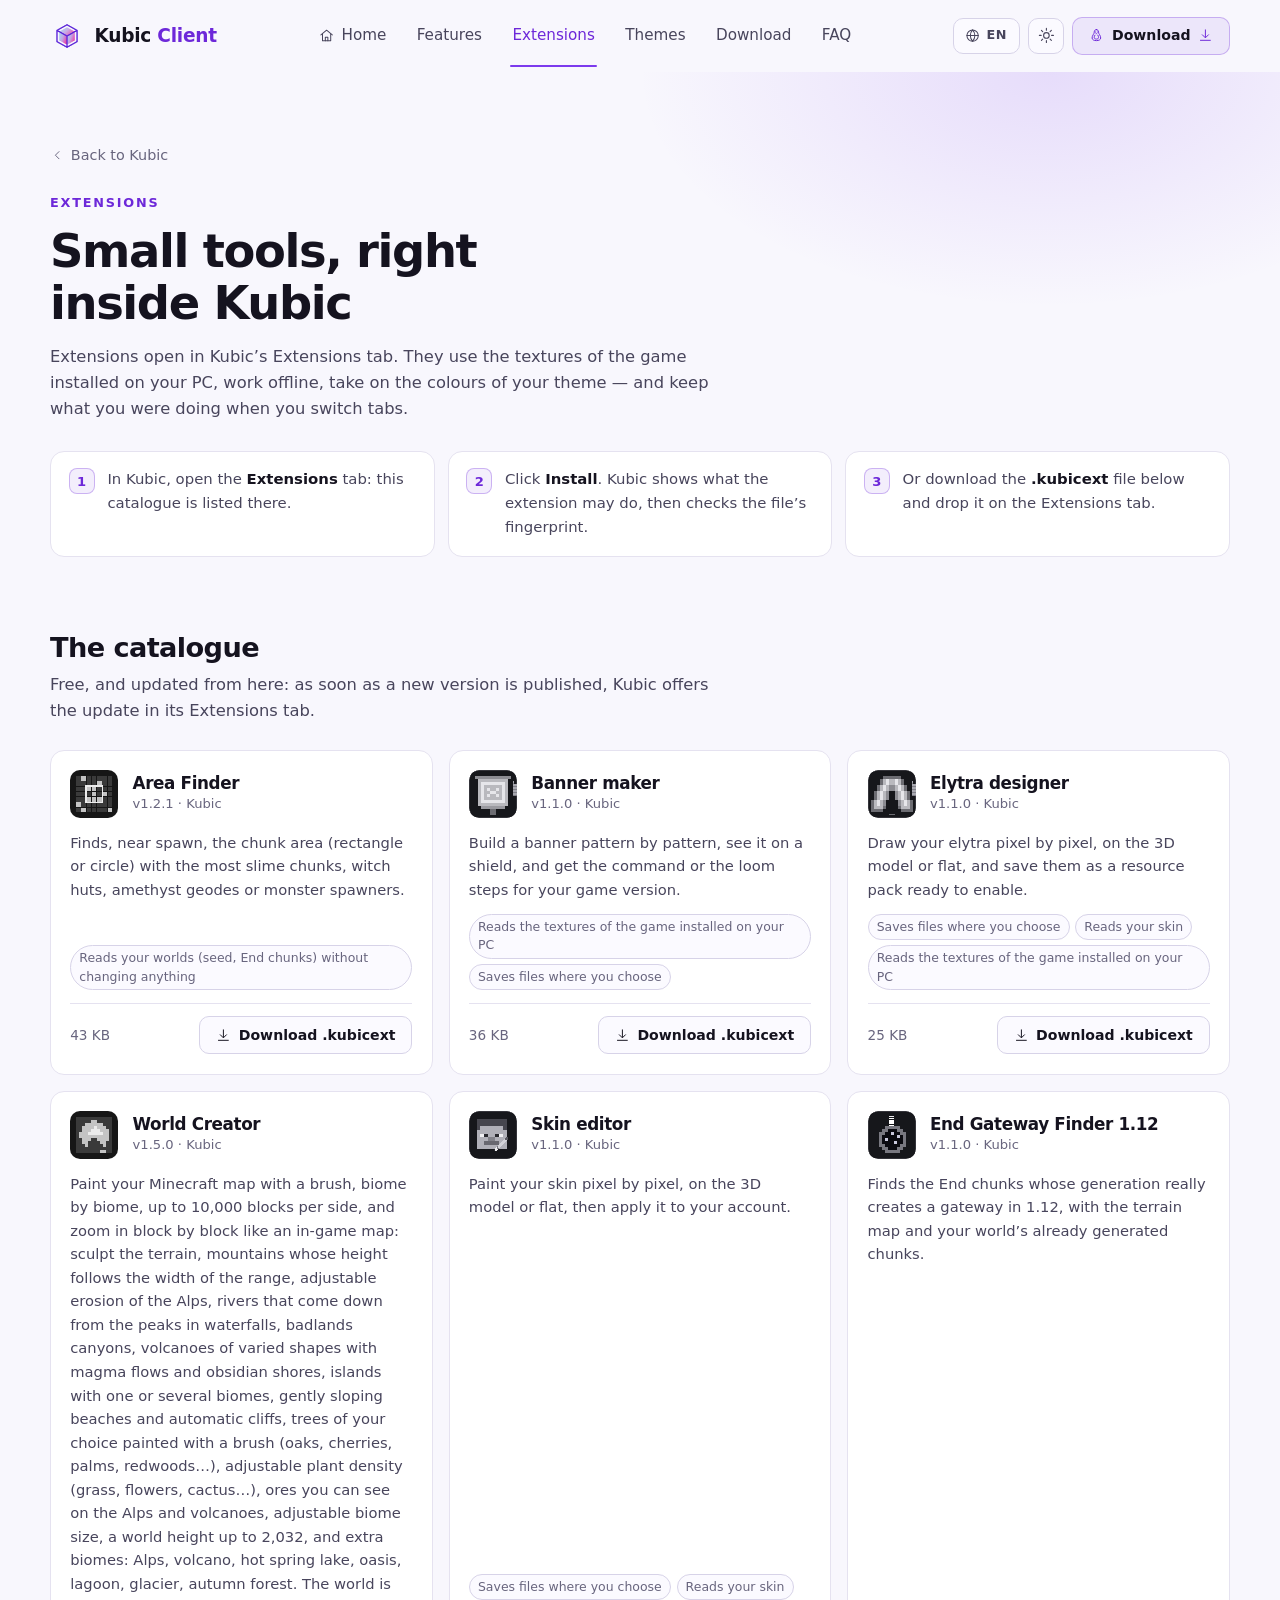
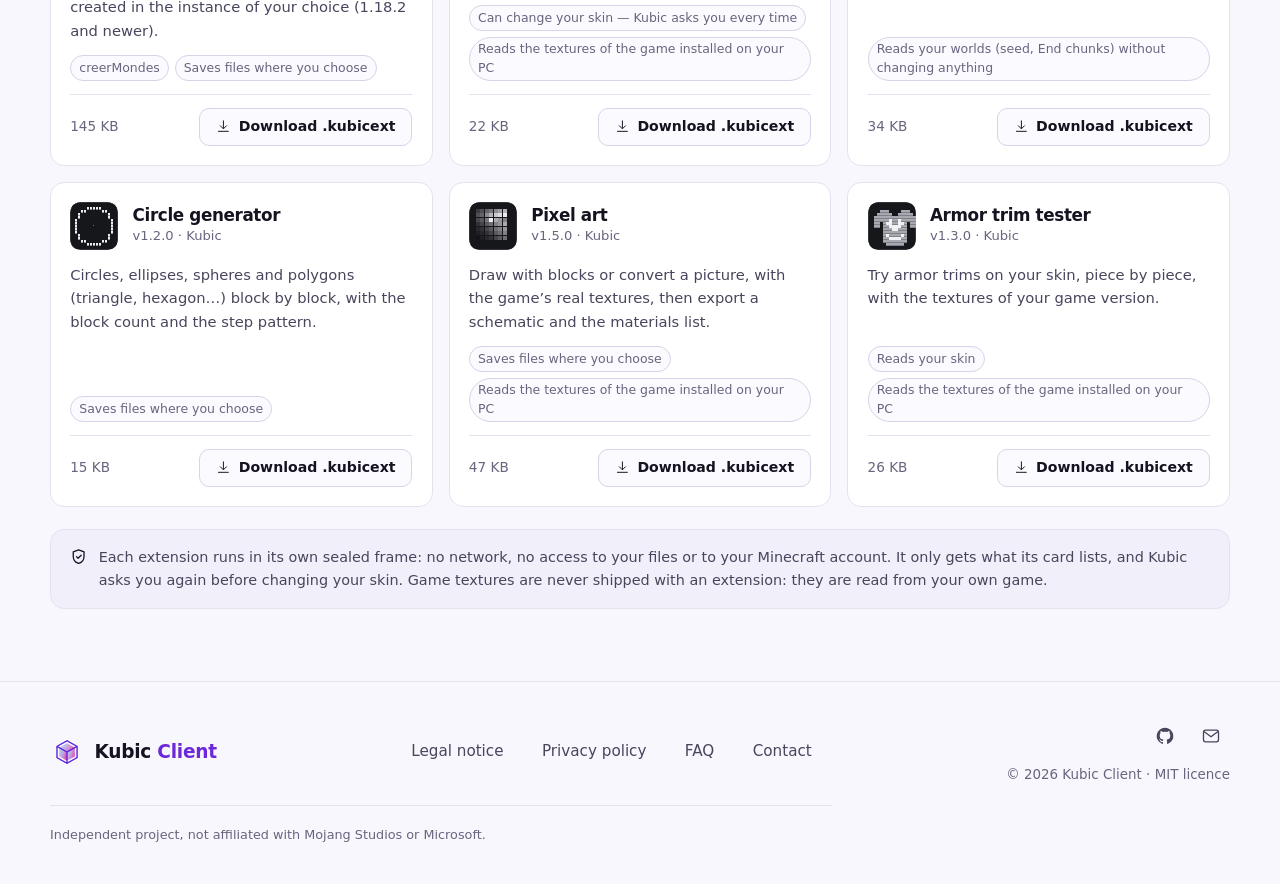
==== commit 1f950033: "Add files via upload" ====
--- a/extensions.html
+++ b/extensions.html
@@ -52,6 +52,8 @@
   <symbol id="i-arrow" viewBox="0 0 24 24"><path d="M5 12h14"/><path d="m13 6 6 6-6 6"/></symbol>
     <symbol id="i-home" viewBox="0 0 24 24"><path d="m3 11 9-7.5 9 7.5"/><path d="M5.5 9.5V20h13V9.5"/><path d="M10 20v-5.5h4V20"/></symbol>
     <symbol id="i-windows" viewBox="0 0 24 24"><path d="M3 5.8 10.4 4.7v6.6H3V5.8Z" fill="currentColor" stroke="none"/><path d="M11.6 4.5 21 3v8.3h-9.4V4.5Z" fill="currentColor" stroke="none"/><path d="M3 12.7h7.4v6.6L3 18.2v-5.5Z" fill="currentColor" stroke="none"/><path d="M11.6 12.7H21V21l-9.4-1.5v-6.8Z" fill="currentColor" stroke="none"/></symbol>
+    <symbol id="i-macos" viewBox="0 0 24 24"><path d="M9 9V6.5A2.5 2.5 0 1 0 6.5 9H9Zm6 0V6.5A2.5 2.5 0 1 1 17.5 9H15Zm0 6h2.5a2.5 2.5 0 1 1-2.5 2.5V15Zm-6 0H6.5A2.5 2.5 0 1 0 9 17.5V15Z"/><path d="M9 9h6v6H9z"/></symbol>
+    <symbol id="i-linux" viewBox="0 0 24 24"><path d="M12 2.5c-2.2 0-3.5 1.8-3.5 4.2 0 1.6-.6 2.6-1.6 4.1C5.6 12.7 5 14.6 5 16.3c0 2.6 3 4.2 7 4.2s7-1.6 7-4.2c0-1.7-.6-3.6-1.9-5.5-1-1.5-1.6-2.5-1.6-4.1 0-2.4-1.3-4.2-3.5-4.2Z"/><path d="M9.6 11.6c-.8 1.2-1.1 2.6-1.1 3.9 0 1.6 1.5 2.5 3.5 2.5s3.5-.9 3.5-2.5c0-1.3-.3-2.7-1.1-3.9"/><path d="M10.6 6.4h.01M13.4 6.4h.01"/><path d="m11 8.4 1 .8 1-.8"/></symbol>
     <symbol id="i-github" viewBox="0 0 24 24"><path d="M12 2a10 10 0 0 0-3.16 19.49c.5.09.68-.22.68-.48v-1.7c-2.78.6-3.37-1.34-3.37-1.34-.46-1.16-1.11-1.47-1.11-1.47-.91-.62.07-.6.07-.6 1 .07 1.53 1.03 1.53 1.03.9 1.52 2.34 1.08 2.91.83.09-.65.35-1.09.63-1.34-2.22-.25-4.56-1.11-4.56-4.94 0-1.09.39-1.98 1.03-2.68-.1-.25-.45-1.27.1-2.64 0 0 .84-.27 2.75 1.02a9.5 9.5 0 0 1 5 0c1.91-1.29 2.75-1.02 2.75-1.02.55 1.37.2 2.39.1 2.64.64.7 1.03 1.59 1.03 2.68 0 3.84-2.34 4.68-4.57 4.93.36.31.68.92.68 1.85V21c0 .27.18.58.69.48A10 10 0 0 0 12 2Z" fill="currentColor" stroke="none"/></symbol>
   </defs>
 </svg>
@@ -91,7 +93,7 @@
         <svg class="ico-sun"><use href="#i-sun"/></svg>
       </button>
       <a class="btn btn-outline btn-sm nav-dl" href="index.html#download">
-        <svg><use href="#i-windows"/></svg> <span data-i18n="nav.download">Download</span> <svg class="dl-ico"><use href="#i-download"/></svg>
+        <svg data-os-icon><use href="#i-windows"/></svg> <span data-i18n="nav.download">Download</span> <svg class="dl-ico"><use href="#i-download"/></svg>
       </a>
       <button class="icon-btn nav-burger" id="nav-burger" type="button" aria-label="Menu" aria-expanded="false" aria-controls="nav-links">
         <svg class="ico-menu"><use href="#i-menu"/></svg>
--- a/assets/css/style.css
+++ b/assets/css/style.css
@@ -1046,6 +1046,38 @@
 .dl-notes > div:last-child { border-right: none; }
 .dl-notes b { display: block; font-size: .92rem; margin-bottom: .35rem; }
 .dl-notes span { color: var(--txt-3); font-size: .87rem; }
+
+/* Un onglet par système. Sans JavaScript, la barre reste cachée et les trois blocs s'empilent. */
+.dl-tabs {
+  display: flex; gap: .25rem; overflow-x: auto;
+  padding: .55rem clamp(.9rem, 2.4vw, 1.5rem) 0; background: var(--bg-2);
+}
+.dl-tab {
+  display: inline-flex; align-items: center; gap: .5em; flex: none;
+  padding: .7em 1.05em .8em; border: 0; border-bottom: 2px solid transparent; border-radius: 10px 10px 0 0;
+  background: none; color: var(--txt-3); font: inherit; font-size: .95rem; font-weight: 560; cursor: pointer;
+  transition: color .18s, background .18s, border-color .18s;
+}
+.dl-tab svg { width: 1.1em; height: 1.1em; }
+.dl-tab:hover { color: var(--txt); }
+.dl-tab[aria-selected="true"] { color: var(--txt); background: var(--panel); border-bottom-color: var(--accent); }
+.dl-tab[aria-selected="true"] svg { color: var(--accent-txt); }
+.dl-tab:focus-visible { outline-offset: -2px; border-radius: 10px 10px 0 0; }
+.dl-tab .chip { margin-left: .1em; }
+.dl-panel > * + * { border-top: 1px solid var(--line); }
+
+/* macOS et Linux : deux fichiers chacun, une ligne par fichier avec son empreinte. */
+.dl-file {
+  display: grid; grid-template-columns: 1fr auto auto; align-items: center; gap: .7rem 1.2rem;
+  padding: 1.1rem clamp(1.4rem, 3vw, 2rem);
+}
+.dl-file + .dl-file { border-top: 1px solid var(--line); }
+.dl-file-txt b { display: block; font-size: 1rem; }
+.dl-file-txt span { color: var(--txt-3); font-size: .87rem; }
+.dl-file-size { color: var(--txt-3); font-size: .87rem; white-space: nowrap; font-variant-numeric: tabular-nums; }
+.dl-file .dl-hash-row { grid-column: 1 / -1; }
+.dl-file .icon-btn { width: 32px; height: 32px; font-size: .95rem; }
+.dl-steps code, .dl-hash p code { overflow-wrap: anywhere; }
 
 /* ------------------------------------------------------------ faq */
 .faq { display: grid; gap: .6rem; }
@@ -1177,6 +1209,8 @@
   .dl-notes > div { border-right: none; border-bottom: 1px solid var(--line); }
   .dl-notes > div:last-child { border-bottom: none; }
   .dl-new ul { columns: 1; }
+  .dl-file { grid-template-columns: 1fr auto; }
+  .dl-file .btn { grid-column: 1 / -1; justify-self: start; }
   .hero-cta .btn { flex: 1 1 100%; }
   .hero-points { margin-left: 0; justify-content: center; }
   .shot { margin-inline: -8px; }
@@ -1192,6 +1226,10 @@
   .nav-dl { width: 38px; padding: 0; }
   .nav-dl span, .nav-dl .dl-ico { position: absolute; width: 1px; height: 1px; overflow: hidden; clip: rect(0 0 0 0); white-space: nowrap; }
   .nav-actions { gap: .4rem; }
+  /* Les trois onglets tiennent sur un téléphone, sans barre à faire glisser. */
+  .dl-tabs { gap: .1rem; padding-inline: .4rem; }
+  .dl-tab { gap: .35em; padding: .7em .55em .8em; font-size: .88rem; }
+  .dl-tab .chip { padding: .1em .45em; font-size: .66em; }
   .brand-name { font-size: 1.02rem; }
   .brand-logo { width: 30px; height: 30px; }
   .feats { grid-template-columns: 1fr; }
@@ -1202,6 +1240,11 @@
   .tbl th, .tbl td { padding: .75rem .7rem; }
   .tbl th { letter-spacing: .05em; }
   .wrap, .nav-in { width: min(100% - 32px, var(--wrap)); }
+}
+
+@media (max-width: 400px) {
+  /* Sur les plus petits écrans, le nom suffit : l'icône du système reste en tête du bloc. */
+  .dl-tab svg { display: none; }
 }
 
 /* ============================================================
